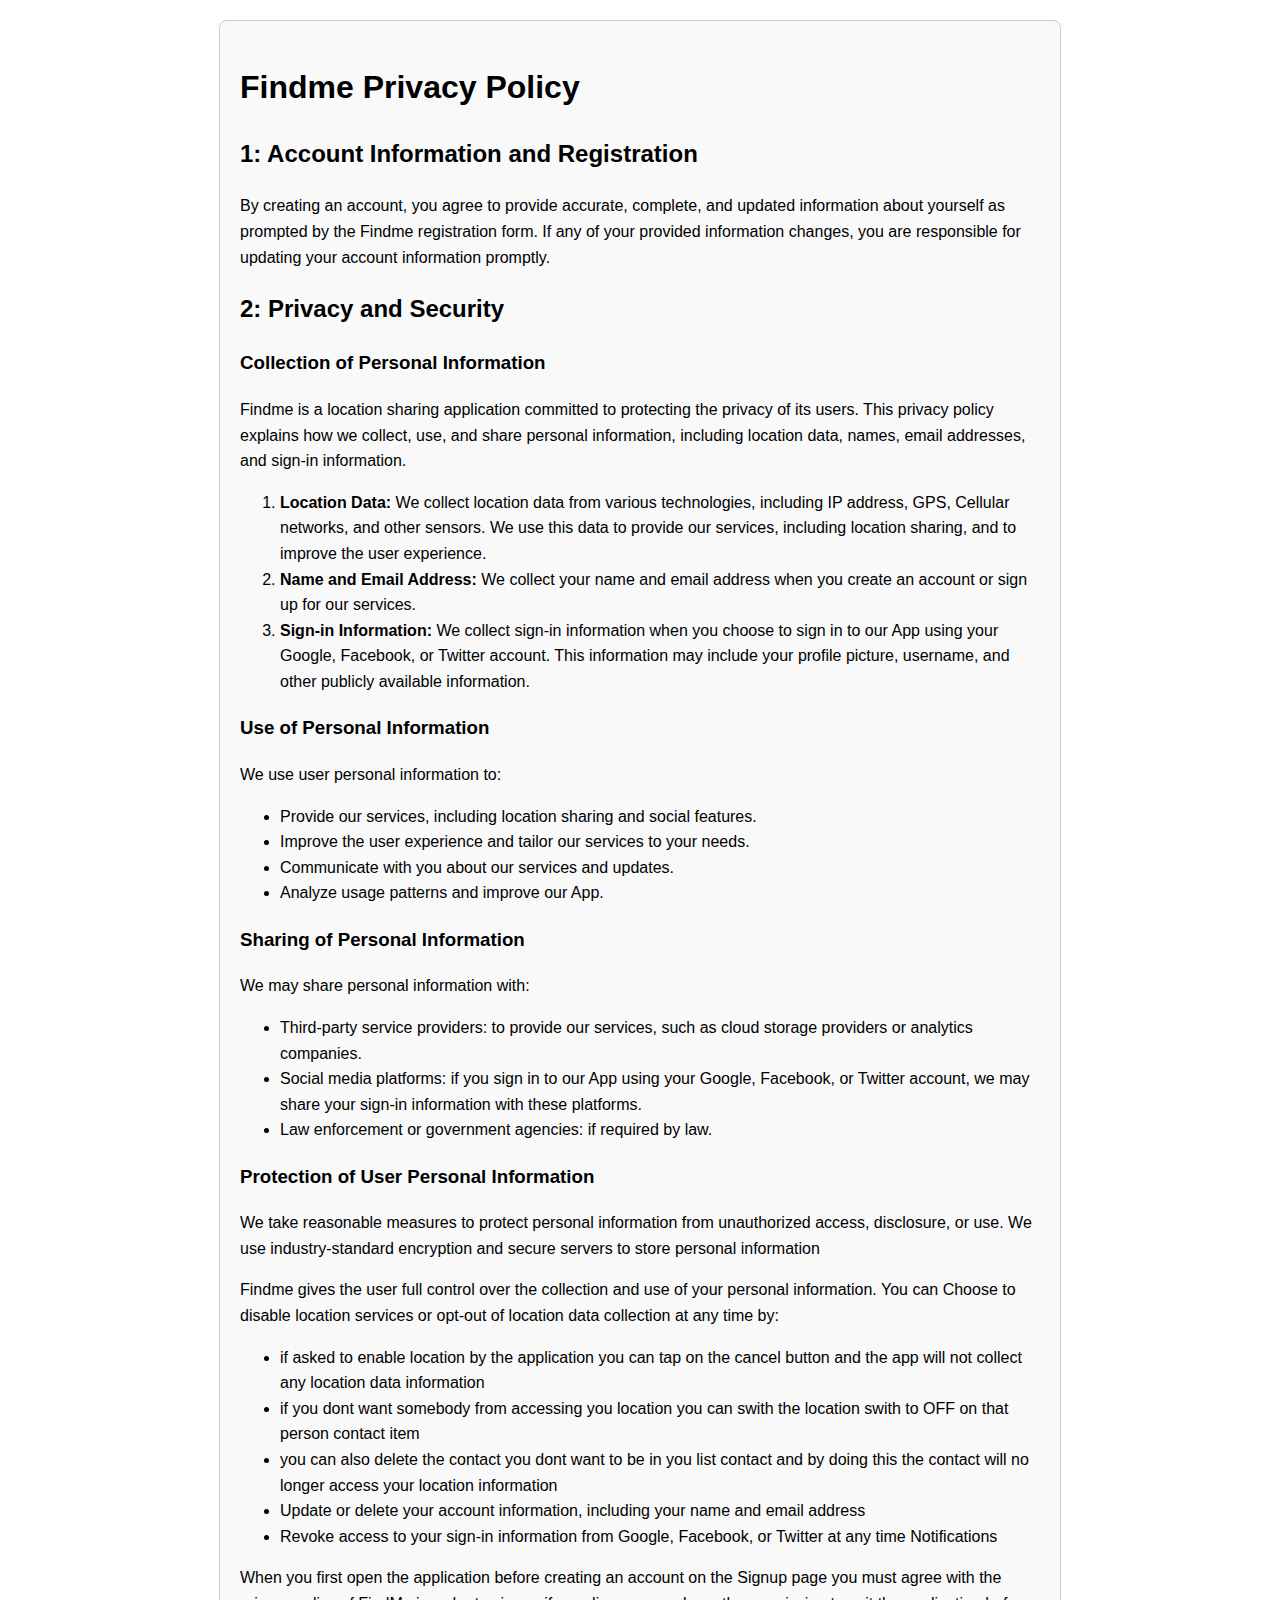
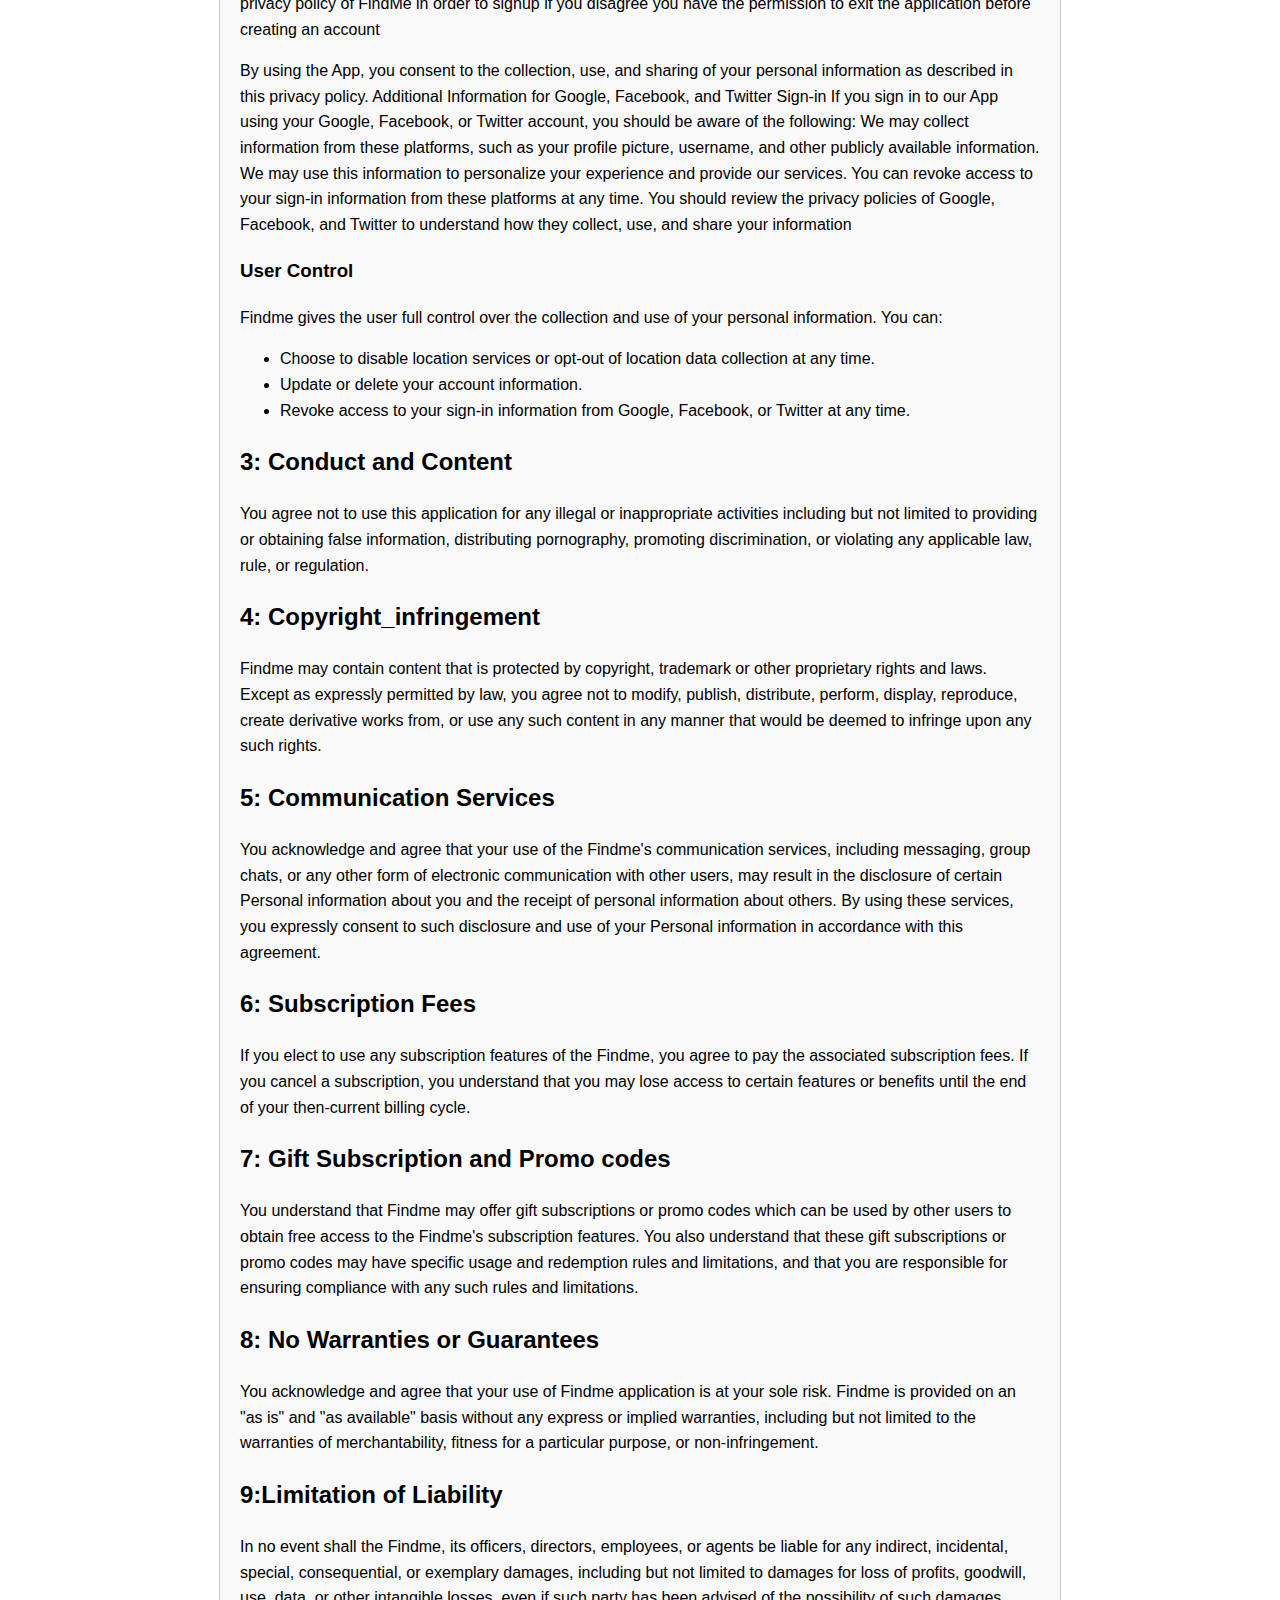
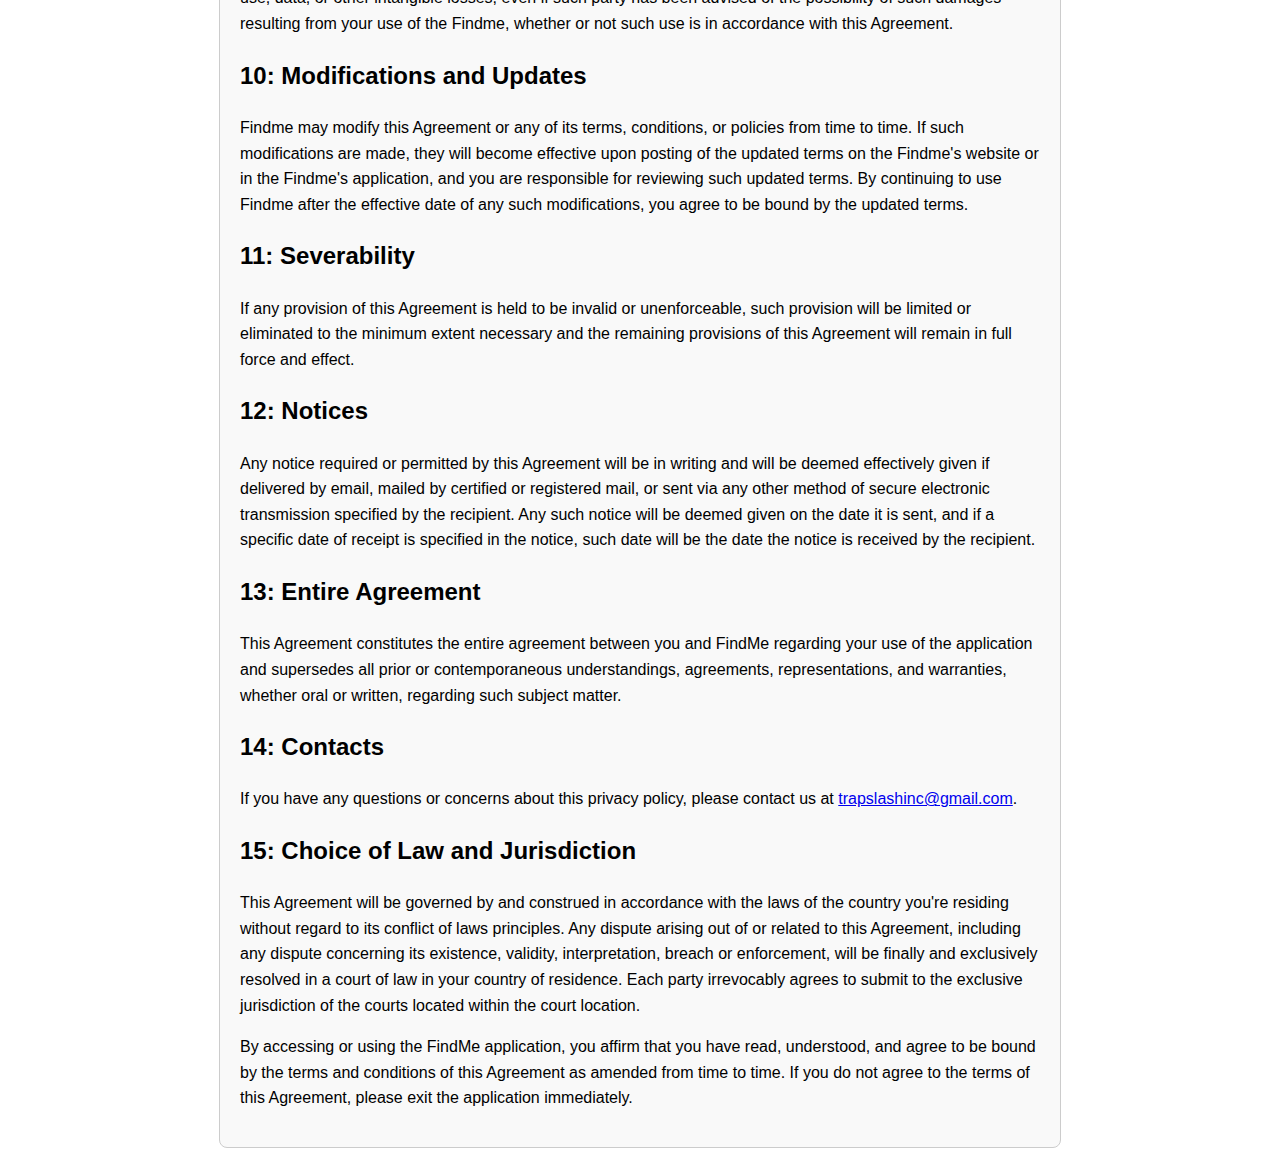
==== index.html @ c656d122 "Add files via upload" ====
<!DOCTYPE html>
<html lang="en">
<head>
    <meta charset="UTF-8">
    <meta name="viewport" content="width=device-width, initial-scale=1.0">
    <title>Findme Privacy Policy</title>
    <style>
        body {
            font-family: Arial, sans-serif;
            line-height: 1.6;
            margin: 20px;
        }
        .container {
            max-width: 800px;
            margin: auto;
            padding: 20px;
            border: 1px solid #ccc;
            border-radius: 8px;
            background-color: #f9f9f9;
        }
        h2 {
            margin-top: 20px;
        }
        ol {
            margin-top: 10px;
            margin-bottom: 10px;
        }
    </style>
</head>
<body>
    <div class="container">
        <h1>Findme Privacy Policy</h1>

        <h2>1: Account Information and Registration</h2>
        <p>By creating an account, you agree to provide accurate, complete, and updated information about yourself as prompted by the Findme registration form. If any of your provided information changes, you are responsible for updating your account information promptly.</p>

        <h2>2: Privacy and Security</h2>
        <h3>Collection of Personal Information</h3>
        <p>Findme is a location sharing application committed to protecting the privacy of its users. This privacy policy explains how we collect, use, and share personal information, including location data, names, email addresses, and sign-in information.</p>
        
        <ol>
            <li><strong>Location Data:</strong> We collect location data from various technologies, including IP address, GPS, Cellular networks, and other sensors. We use this data to provide our services, including location sharing, and to improve the user experience.</li>
            <li><strong>Name and Email Address:</strong> We collect your name and email address when you create an account or sign up for our services.</li>
            <li><strong>Sign-in Information:</strong> We collect sign-in information when you choose to sign in to our App using your Google, Facebook, or Twitter account. This information may include your profile picture, username, and other publicly available information.</li>
        </ol>

        <h3>Use of Personal Information</h3>
        <p>We use user personal information to:</p>
        <ul>
            <li>Provide our services, including location sharing and social features.</li>
            <li>Improve the user experience and tailor our services to your needs.</li>
            <li>Communicate with you about our services and updates.</li>
            <li>Analyze usage patterns and improve our App.</li>
        </ul>

        <h3>Sharing of Personal Information</h3>
        <p>We may share personal information with:</p>
        <ul>
            <li>Third-party service providers: to provide our services, such as cloud storage providers or analytics companies.</li>
            <li>Social media platforms: if you sign in to our App using your Google, Facebook, or Twitter account, we may share your sign-in information with these platforms.</li>
            <li>Law enforcement or government agencies: if required by law.</li>
        </ul>

        <h3>Protection of User Personal Information</h3>
        <p>We take reasonable measures to protect personal information from unauthorized access, disclosure, or use. We use industry-standard encryption and secure servers to store personal information</p>
        <p>Findme gives the user full control over the collection and use of your personal information. You can Choose to disable location services or opt-out of location data collection at any time by:</p>
        <ul>
            <li>if asked to enable location by the application you can tap on the cancel button and the app will not collect any location data information</li>
            <li>if you dont want somebody from accessing you location you can swith the location swith to OFF on that person contact item</li>
            <li>you can also delete the contact you dont want to be in you list contact and by doing this the contact will no longer access your location information</li>
            <li>Update or delete your account information, including your name and email address</li>
            <li>Revoke access to your sign-in information from Google, Facebook, or Twitter at any time Notifications</li>
        </ul>
        <p>When you first open the application before creating an account on the Signup page you must agree with the privacy policy of FindMe in order to signup if you disagree you have the permission to exit the application before creating an account</p>
        <p>By using the App, you consent to the collection, use, and sharing of your personal information as described in this privacy policy.

            Additional Information for Google, Facebook, and Twitter Sign-in
            
            If you sign in to our App using your Google, Facebook, or Twitter account, you should be aware of the following:
            
            We may collect information from these platforms, such as your profile picture, username, and other publicly available information.
            We may use this information to personalize your experience and provide our services.
            You can revoke access to your sign-in information from these platforms at any time.
            You should review the privacy policies of Google, Facebook, and Twitter to understand how they collect, use, and share your information</p>

        <h3>User Control</h3>
        <p>Findme gives the user full control over the collection and use of your personal information. You can:</p>
        <ul>
            <li>Choose to disable location services or opt-out of location data collection at any time.</li>
            <li>Update or delete your account information.</li>
            <li>Revoke access to your sign-in information from Google, Facebook, or Twitter at any time.</li>
        </ul>

        <h2>3: Conduct and Content</h2>
        <p>You agree not to use this application for any illegal or inappropriate activities including but not limited to providing or obtaining false information, distributing pornography, promoting discrimination, or violating any applicable law, rule, or regulation.</p>

        <h2>4: Copyright_infringement</h2>
        <p>Findme may contain content that is protected by copyright, trademark or other proprietary rights and laws. Except as expressly permitted by law, you agree not to modify, publish, distribute, perform, display, reproduce, create derivative works from, or use any such content in any manner that would be deemed to infringe upon any such rights.</p>

        <h2>5: Communication Services</h2>
        <p>You acknowledge and agree that your use of the Findme's communication services, including messaging, group chats, or any other form of electronic communication with other users, may result in the disclosure of certain Personal information about you and the receipt of personal information about others. By using these services, you expressly consent to such disclosure and use of your Personal information in accordance with this agreement.</p>

        <h2>6: Subscription Fees</h2>
        <p>If you elect to use any subscription features of the Findme, you agree to pay the associated subscription fees. If you cancel a subscription, you understand that you may lose access to certain features or benefits until the end of your then-current billing cycle.</p>

        <h2>7: Gift Subscription and Promo codes</h2>
        <p>You understand that Findme may offer gift subscriptions or promo codes which can be used by other users to obtain free access to the Findme's subscription features. You also understand that these gift subscriptions or promo codes may have specific usage and redemption rules and limitations, and that you are responsible for ensuring compliance with any such rules and limitations.</p>

        <h2>8: No Warranties or Guarantees</h2>
        <p>You acknowledge and agree that your use of Findme application is at your sole risk. Findme is provided on an "as is" and "as available" basis without any express or implied warranties, including but not limited to the warranties of merchantability, fitness for a particular purpose, or non-infringement.</p>

        <h2>9:Limitation of Liability</h2>
        <p>In no event shall the Findme, its officers, directors, employees, or agents be liable for any indirect, incidental, special, consequential, or exemplary damages, including but not limited to damages for loss of profits, goodwill, use, data, or other intangible losses, even if such party has been advised of the possibility of such damages resulting from your use of the Findme, whether or not such use is in accordance with this Agreement.</p>

        <h2>10: Modifications and Updates</h2>
        <p>Findme may modify this Agreement or any of its terms, conditions, or policies from time to time. If such modifications are made, they will become effective upon posting of the updated terms on the Findme's website or in the Findme's application, and you are responsible for reviewing such updated terms. By continuing to use Findme after the effective date of any such modifications, you agree to be bound by the updated terms.</p>

        <h2>11: Severability</h2>
        <p>If any provision of this Agreement is held to be invalid or unenforceable, such provision will be limited or eliminated to the minimum extent necessary and the remaining provisions of this Agreement will remain in full force and effect.</p>

        <h2>12: Notices</h2>
        <p>Any notice required or permitted by this Agreement will be in writing and will be deemed effectively given if delivered by email, mailed by certified or registered mail, or sent via any other method of secure electronic transmission specified by the recipient. Any such notice will be deemed given on the date it is sent, and if a specific date of receipt is specified in the notice, such date will be the date the notice is received by the recipient.</p>

        <h2>13: Entire Agreement</h2>
        <p>This Agreement constitutes the entire agreement between you and FindMe regarding your use of the application and supersedes all prior or contemporaneous understandings, agreements, representations, and warranties, whether oral or written, regarding such subject matter.</p>
        
        <h2>14: Contacts</h2>
        <p>If you have any questions or concerns about this privacy policy, please contact us at <a href="mailto:trapslashinc@gmail.com">trapslashinc@gmail.com</a>.</p>

        <h2>15: Choice of Law and Jurisdiction</h2>
        <p>This Agreement will be governed by and construed in accordance with the laws of the country you're residing without regard to its conflict of laws principles. Any dispute arising out of or related to this Agreement, including any dispute concerning its existence, validity, interpretation, breach or enforcement, will be finally and exclusively resolved in a court of law in your country of residence. Each party irrevocably agrees to submit to the exclusive jurisdiction of the courts located within the court location.</p>

        <p>By accessing or using the FindMe application, you affirm that you have read, understood, and agree to be bound by the terms and conditions of this Agreement as amended from time to time. If you do not agree to the terms of this Agreement, please exit the application immediately.</p>
    </div>
</body>
</html>
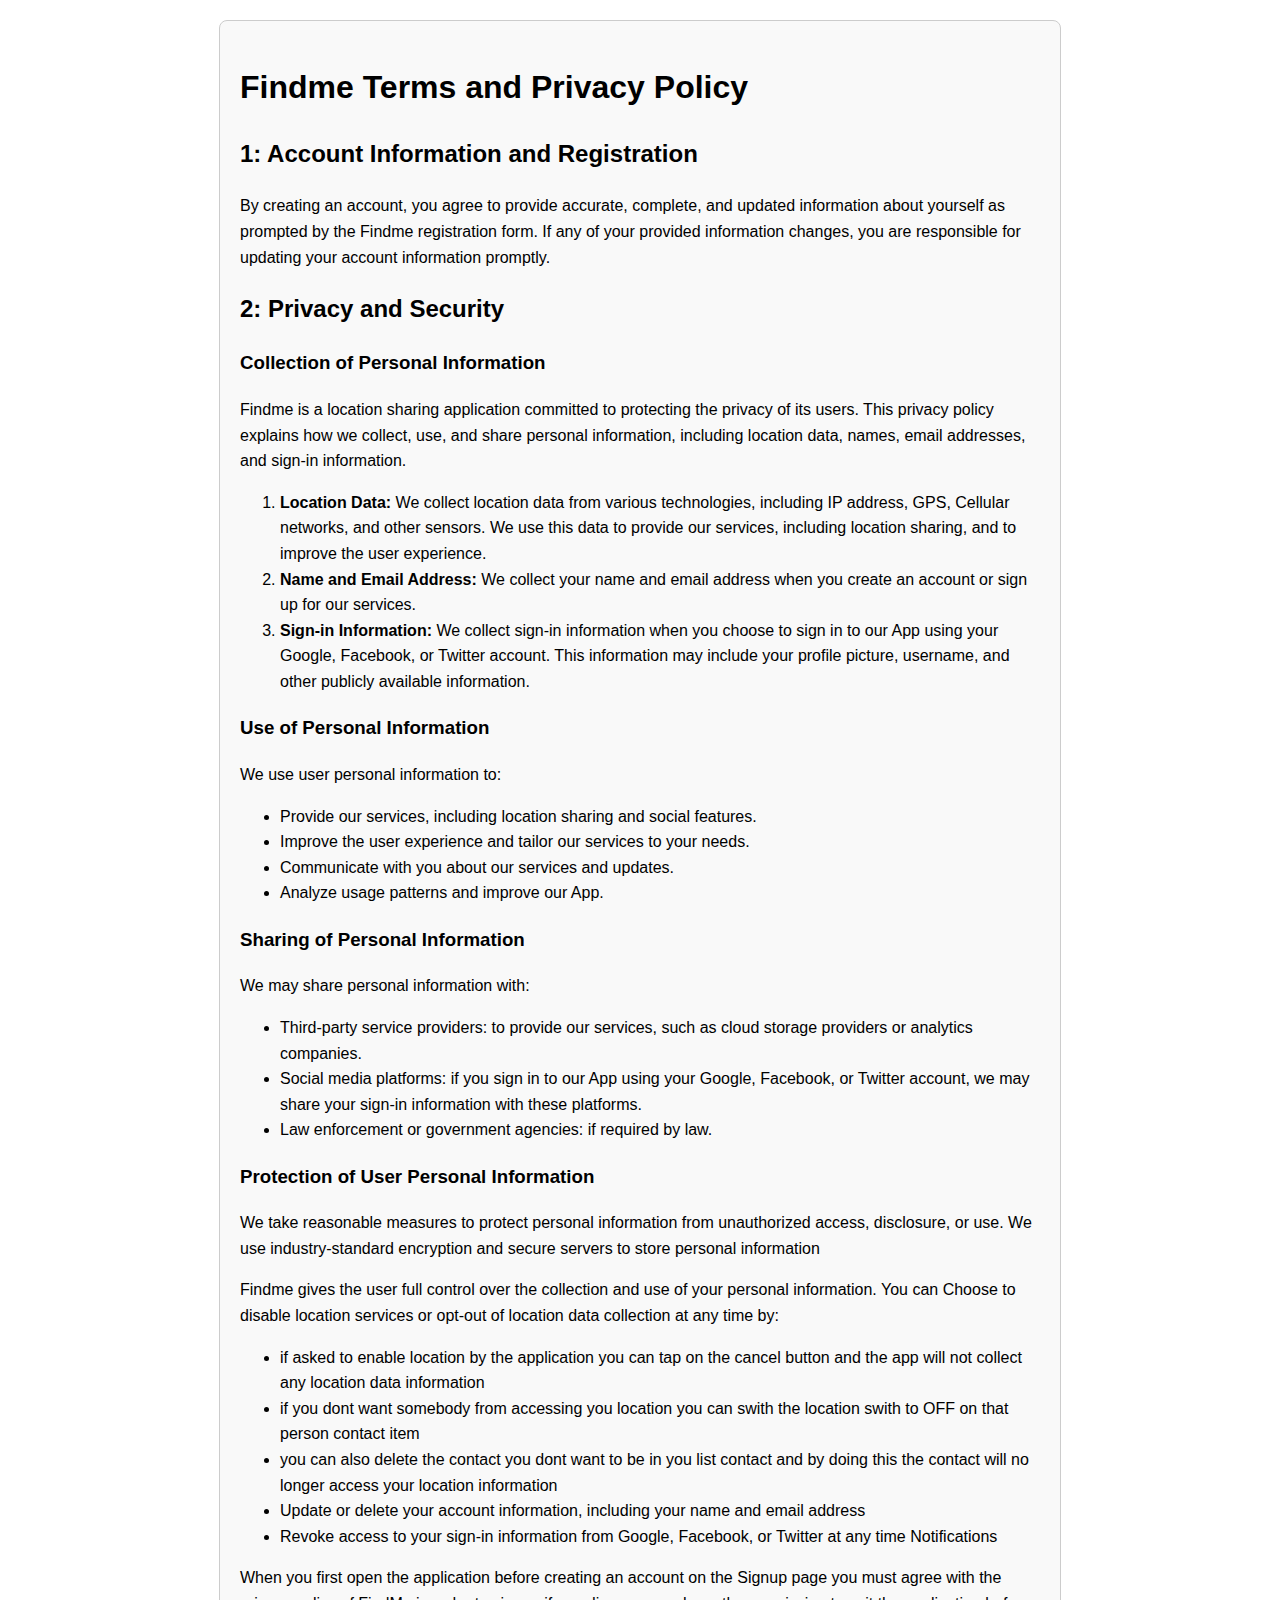
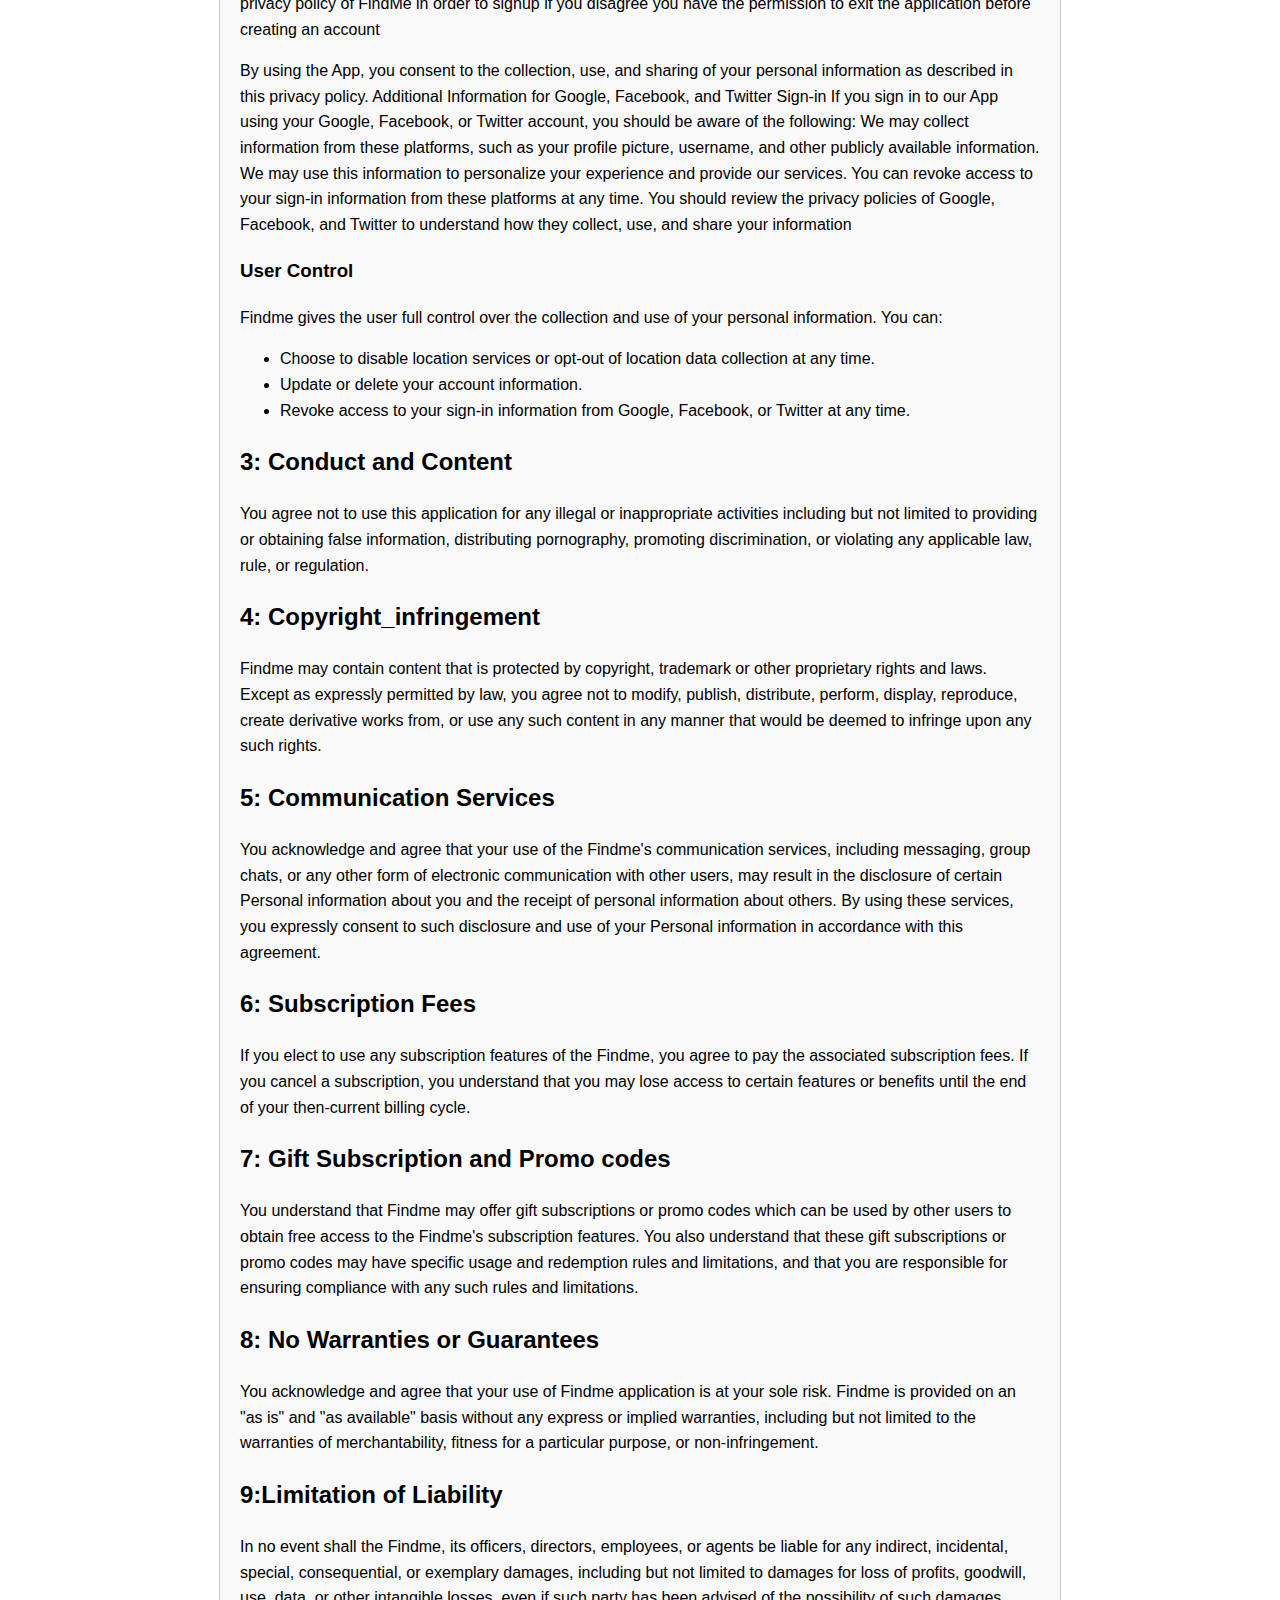
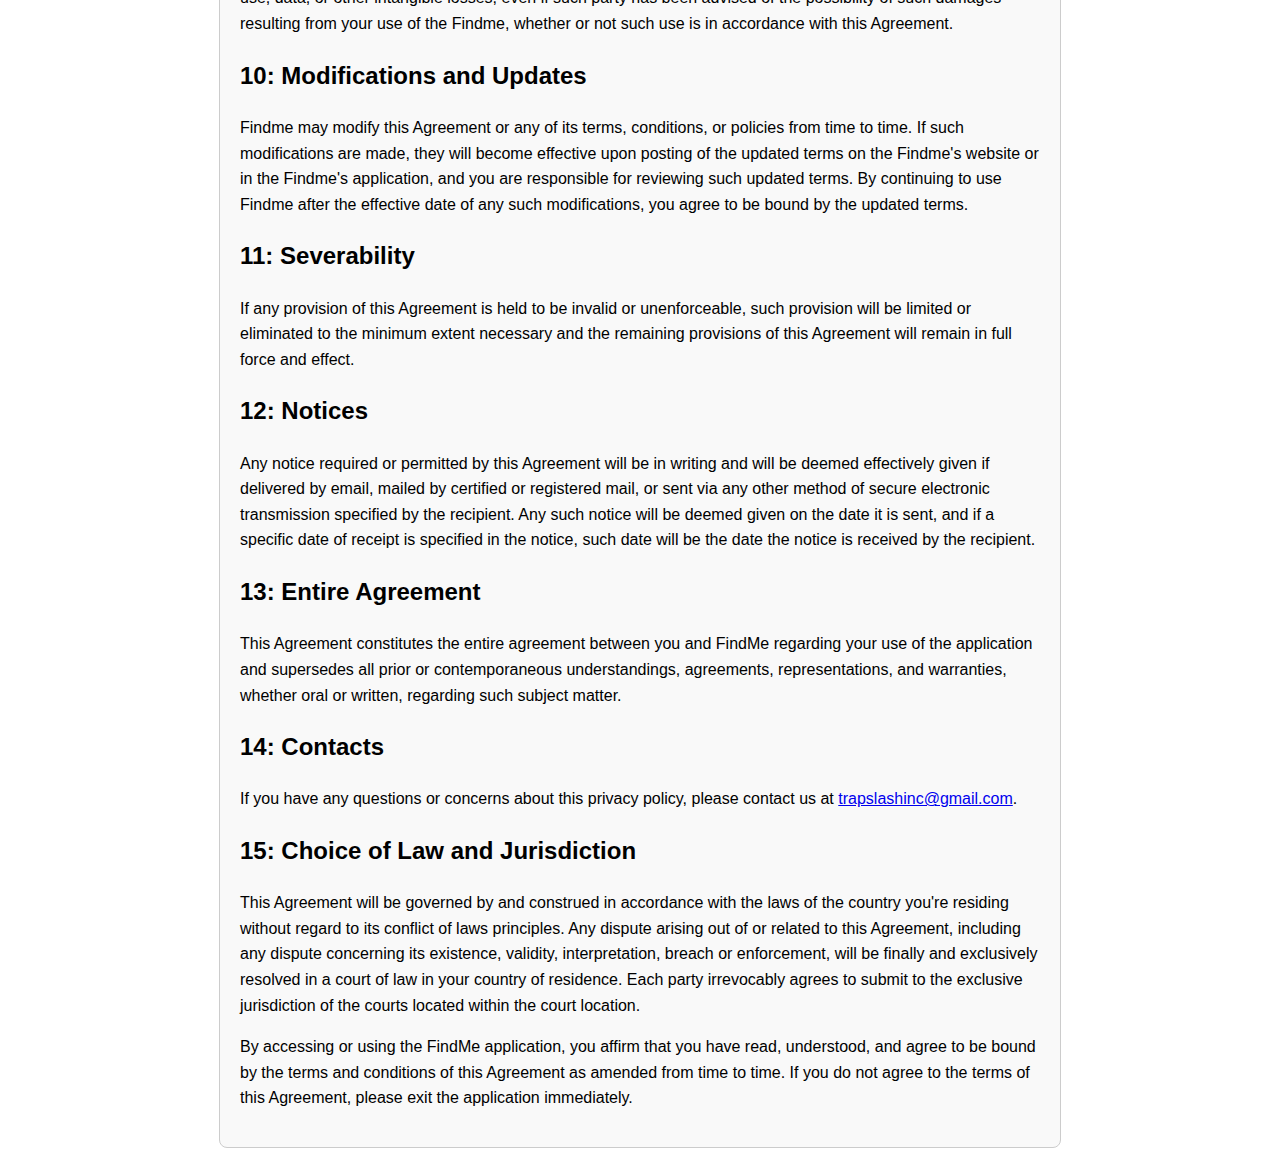
==== commit 90355f22: "Update index.html" ====
--- a/index.html
+++ b/index.html
@@ -29,7 +29,7 @@
 </head>
 <body>
     <div class="container">
-        <h1>Findme Privacy Policy</h1>
+        <h1>Findme Terms and Privacy Policy</h1>
 
         <h2>1: Account Information and Registration</h2>
         <p>By creating an account, you agree to provide accurate, complete, and updated information about yourself as prompted by the Findme registration form. If any of your provided information changes, you are responsible for updating your account information promptly.</p>
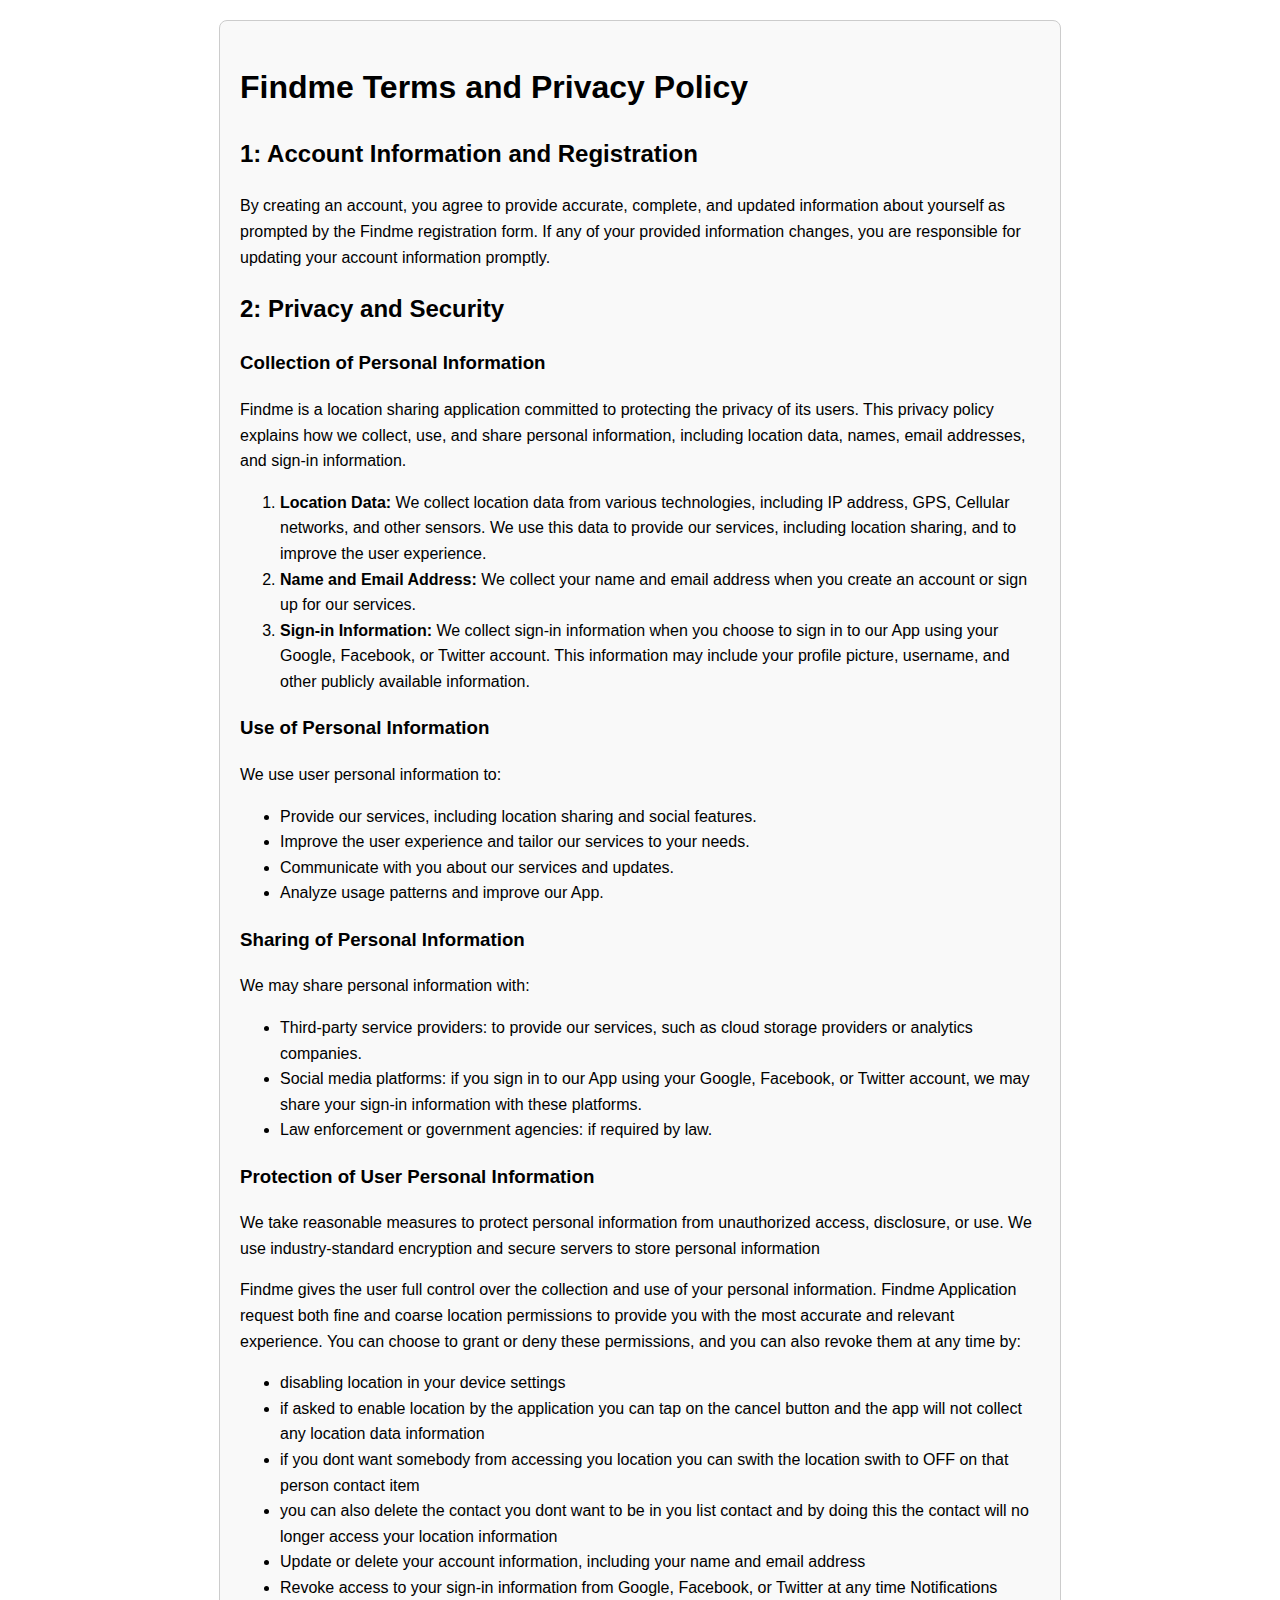
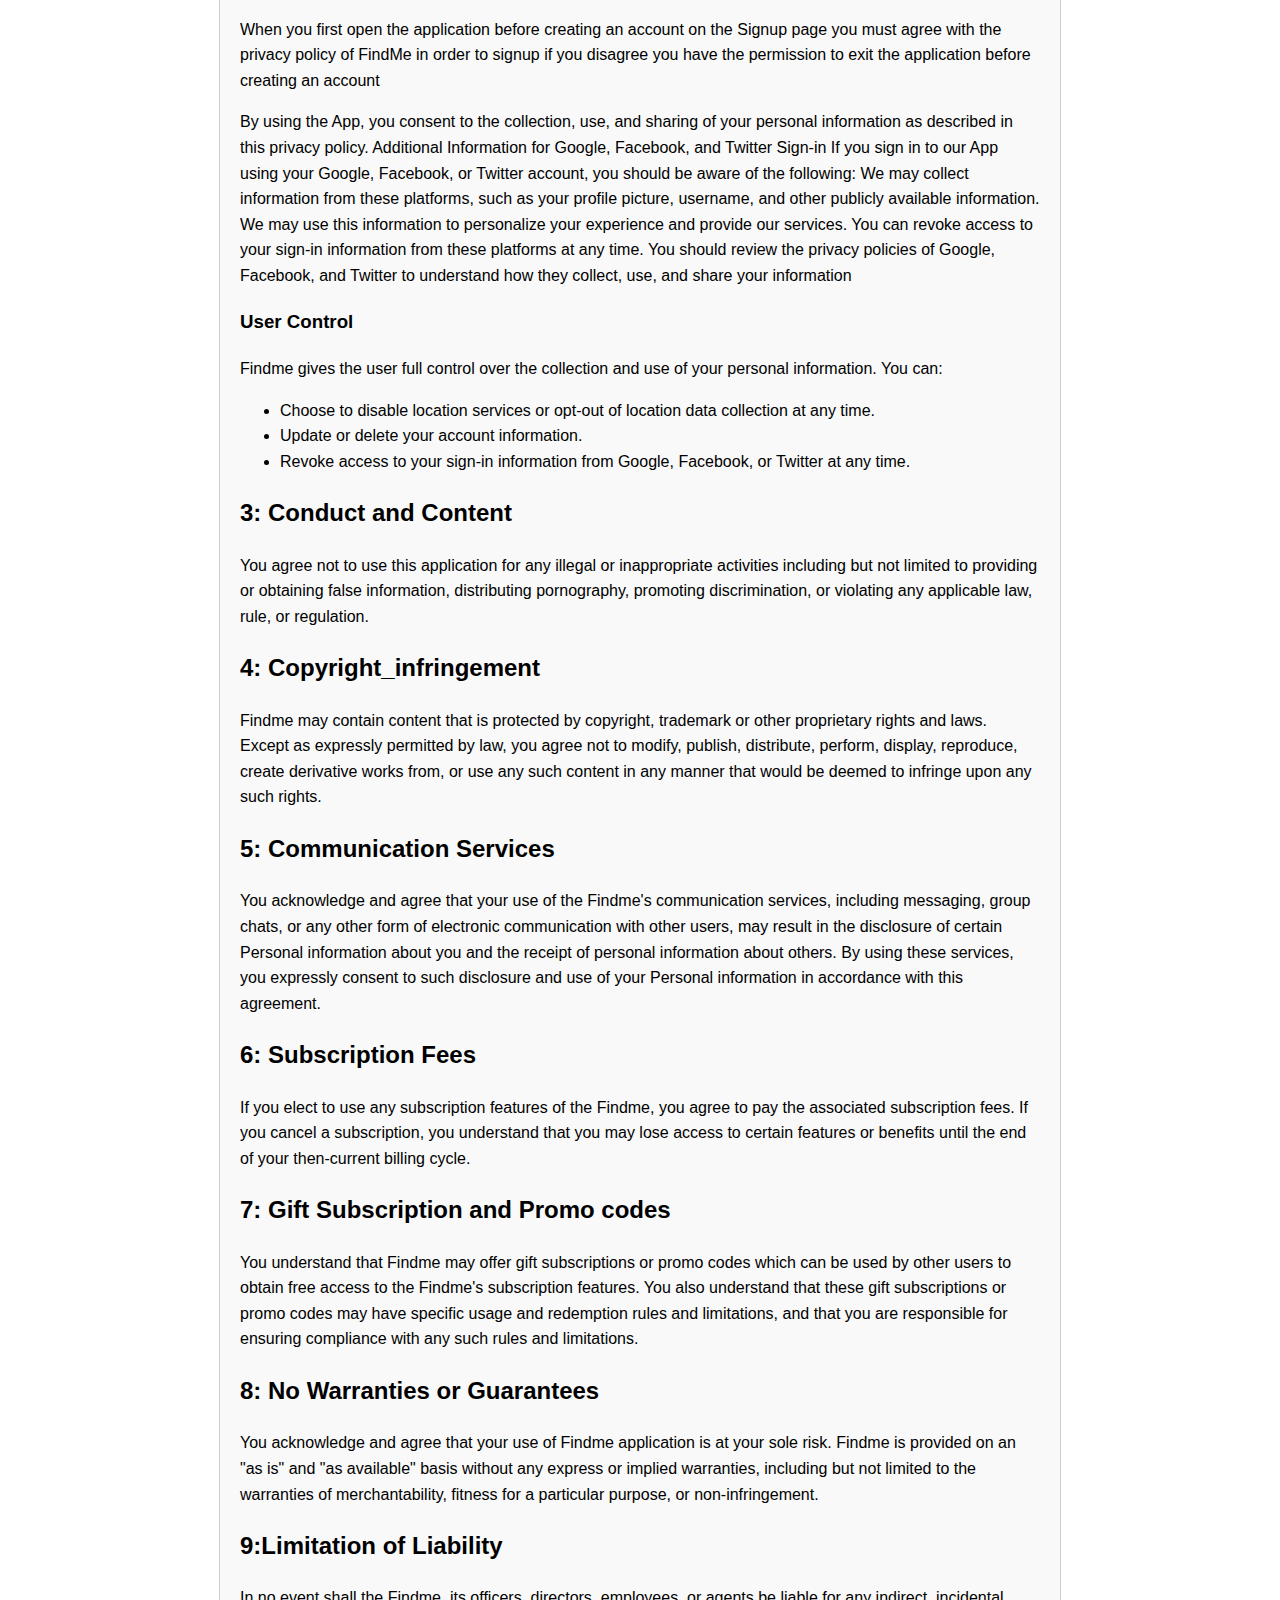
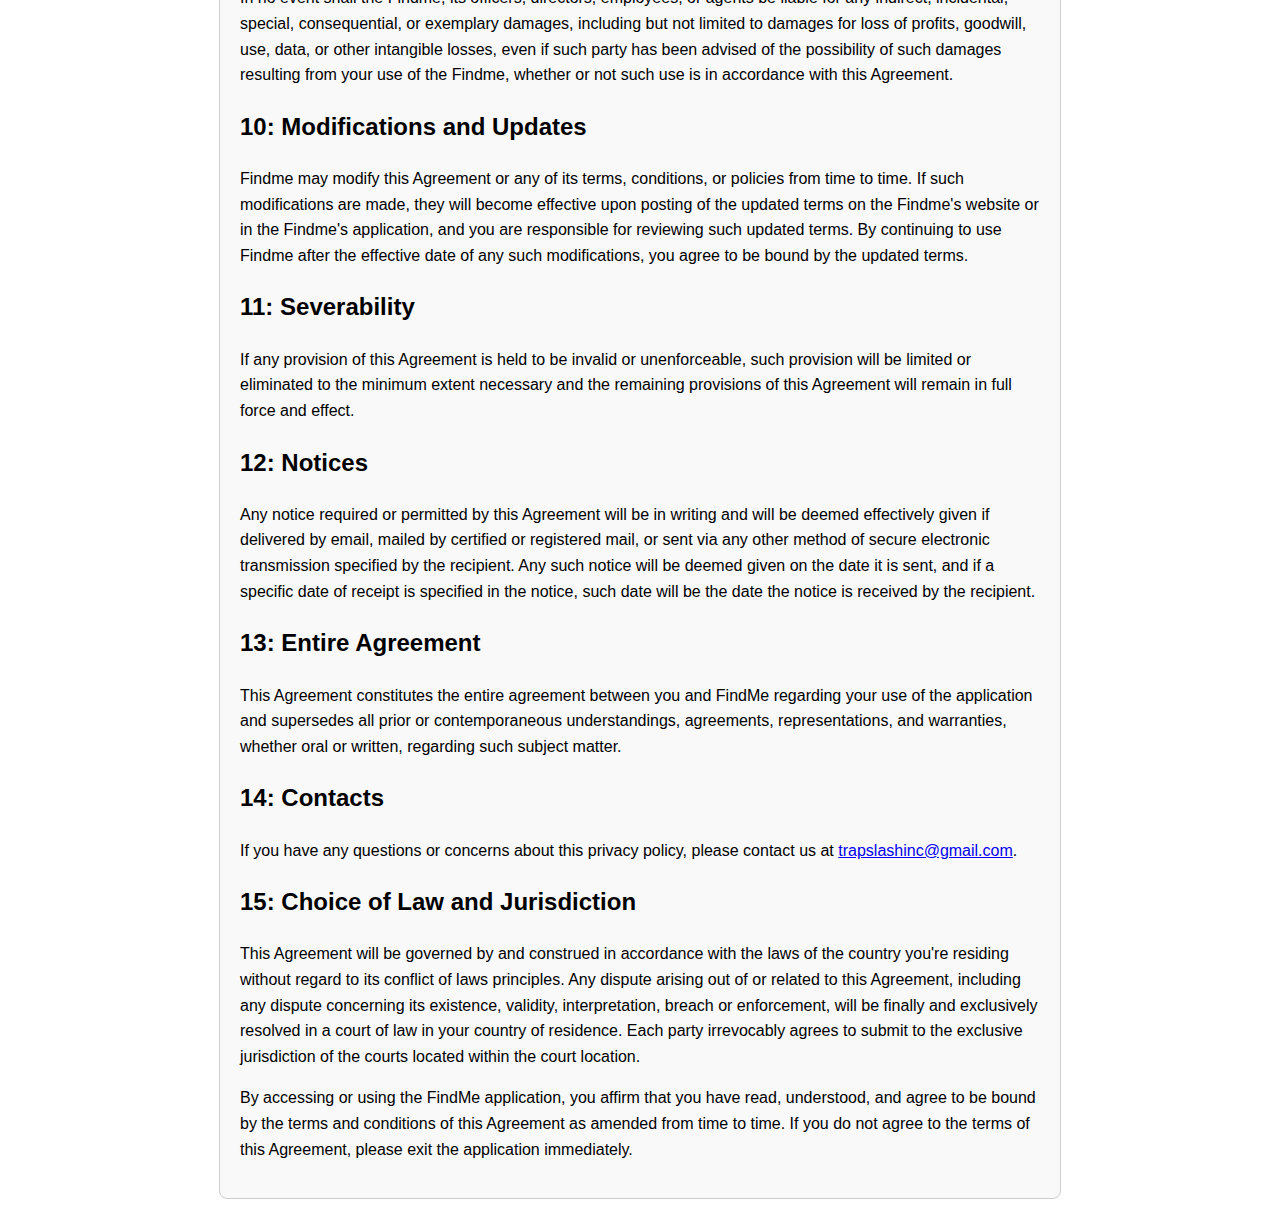
==== commit 2c88cd35: "Update index.html" ====
--- a/index.html
+++ b/index.html
@@ -63,8 +63,9 @@
 
         <h3>Protection of User Personal Information</h3>
         <p>We take reasonable measures to protect personal information from unauthorized access, disclosure, or use. We use industry-standard encryption and secure servers to store personal information</p>
-        <p>Findme gives the user full control over the collection and use of your personal information. You can Choose to disable location services or opt-out of location data collection at any time by:</p>
+        <p>Findme gives the user full control over the collection and use of your personal information. Findme Application request both fine and coarse location permissions to provide you with the most accurate and relevant experience. You can choose to grant or deny these permissions, and you can also revoke them at any time by:</p>
         <ul>
+            <li>disabling location in your device settings</li>
             <li>if asked to enable location by the application you can tap on the cancel button and the app will not collect any location data information</li>
             <li>if you dont want somebody from accessing you location you can swith the location swith to OFF on that person contact item</li>
             <li>you can also delete the contact you dont want to be in you list contact and by doing this the contact will no longer access your location information</li>
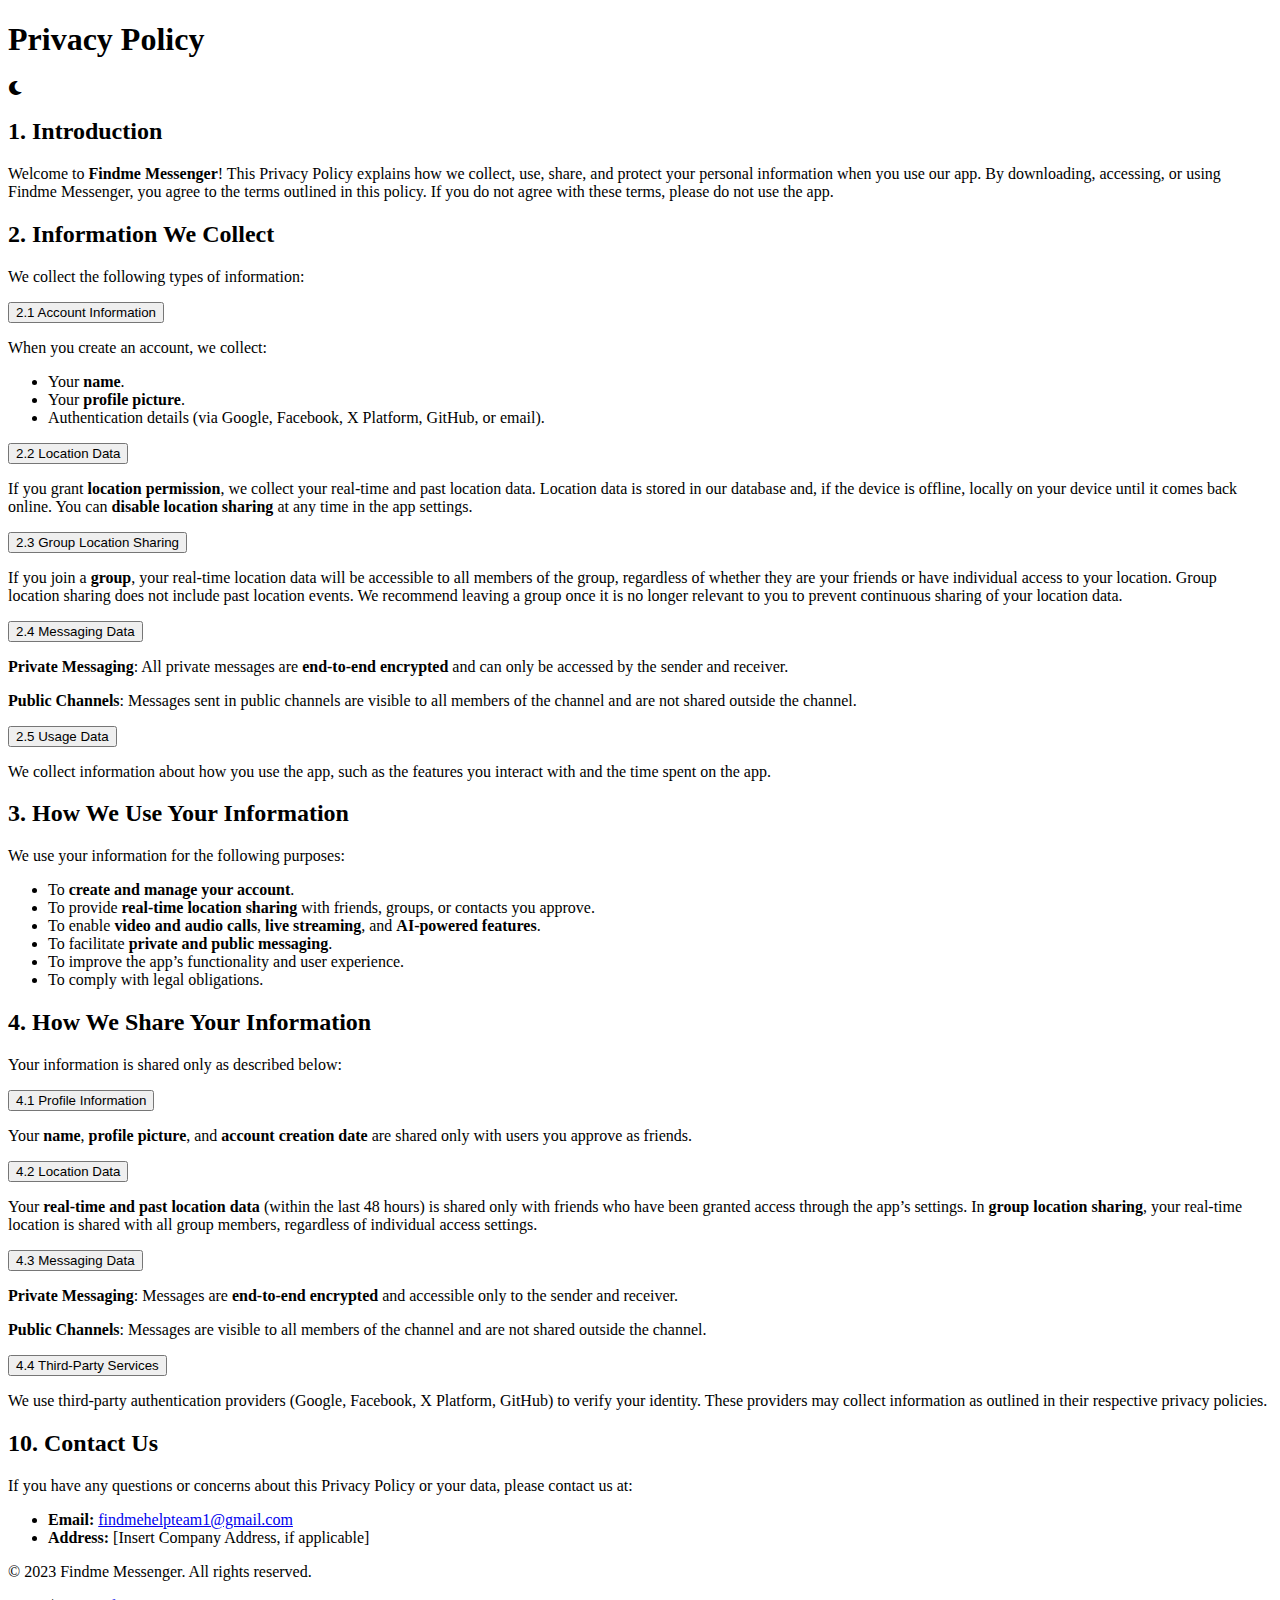
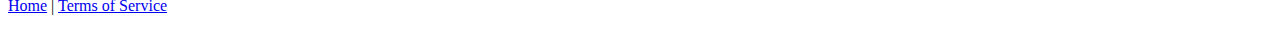
==== commit 4253880b: "Update index.html" ====
--- a/index.html
+++ b/index.html
@@ -1,137 +1,173 @@
 <!DOCTYPE html>
 <html lang="en">
 <head>
-    <meta charset="UTF-8">
-    <meta name="viewport" content="width=device-width, initial-scale=1.0">
-    <title>Findme Privacy Policy</title>
-    <style>
-        body {
-            font-family: Arial, sans-serif;
-            line-height: 1.6;
-            margin: 20px;
-        }
-        .container {
-            max-width: 800px;
-            margin: auto;
-            padding: 20px;
-            border: 1px solid #ccc;
-            border-radius: 8px;
-            background-color: #f9f9f9;
-        }
-        h2 {
-            margin-top: 20px;
-        }
-        ol {
-            margin-top: 10px;
-            margin-bottom: 10px;
-        }
-    </style>
+  <meta charset="UTF-8">
+  <meta name="viewport" content="width=device-width, initial-scale=1.0">
+  <title>Privacy Policy - Findme Messenger</title>
+  <link rel="stylesheet" href="https://cdnjs.cloudflare.com/ajax/libs/font-awesome/6.0.0/css/all.min.css">
+  <link rel="stylesheet" href="styles.css">
 </head>
 <body>
+  <!-- Sticky Header -->
+  <header>
     <div class="container">
-        <h1>Findme Terms and Privacy Policy</h1>
+      <h1>Privacy Policy</h1>
+      <div class="theme-toggle">
+        <i class="fas fa-moon" id="theme-icon"></i>
+      </div>
+    </div>
+  </header>
 
-        <h2>1: Account Information and Registration</h2>
-        <p>By creating an account, you agree to provide accurate, complete, and updated information about yourself as prompted by the Findme registration form. If any of your provided information changes, you are responsible for updating your account information promptly.</p>
+  <!-- Main Content -->
+  <main>
+    <div class="container">
+      <!-- Introduction -->
+      <section>
+        <h2>1. Introduction</h2>
+        <p>Welcome to <strong>Findme Messenger</strong>! This Privacy Policy explains how we collect, use, share, and protect your personal information when you use our app. By downloading, accessing, or using Findme Messenger, you agree to the terms outlined in this policy. If you do not agree with these terms, please do not use the app.</p>
+      </section>
 
-        <h2>2: Privacy and Security</h2>
-        <h3>Collection of Personal Information</h3>
-        <p>Findme is a location sharing application committed to protecting the privacy of its users. This privacy policy explains how we collect, use, and share personal information, including location data, names, email addresses, and sign-in information.</p>
-        
-        <ol>
-            <li><strong>Location Data:</strong> We collect location data from various technologies, including IP address, GPS, Cellular networks, and other sensors. We use this data to provide our services, including location sharing, and to improve the user experience.</li>
-            <li><strong>Name and Email Address:</strong> We collect your name and email address when you create an account or sign up for our services.</li>
-            <li><strong>Sign-in Information:</strong> We collect sign-in information when you choose to sign in to our App using your Google, Facebook, or Twitter account. This information may include your profile picture, username, and other publicly available information.</li>
-        </ol>
+      <!-- Information We Collect -->
+      <section>
+        <h2>2. Information We Collect</h2>
+        <p>We collect the following types of information:</p>
 
-        <h3>Use of Personal Information</h3>
-        <p>We use user personal information to:</p>
+        <div class="collapsible">
+          <button class="collapsible-btn">2.1 Account Information</button>
+          <div class="collapsible-content">
+            <p>When you create an account, we collect:</p>
+            <ul>
+              <li>Your <strong>name</strong>.</li>
+              <li>Your <strong>profile picture</strong>.</li>
+              <li>Authentication details (via Google, Facebook, X Platform, GitHub, or email).</li>
+            </ul>
+          </div>
+        </div>
+
+        <div class="collapsible">
+          <button class="collapsible-btn">2.2 Location Data</button>
+          <div class="collapsible-content">
+            <p>If you grant <strong>location permission</strong>, we collect your real-time and past location data. Location data is stored in our database and, if the device is offline, locally on your device until it comes back online. You can <strong>disable location sharing</strong> at any time in the app settings.</p>
+          </div>
+        </div>
+
+        <div class="collapsible">
+          <button class="collapsible-btn">2.3 Group Location Sharing</button>
+          <div class="collapsible-content">
+            <p>If you join a <strong>group</strong>, your real-time location data will be accessible to all members of the group, regardless of whether they are your friends or have individual access to your location. Group location sharing does not include past location events. We recommend leaving a group once it is no longer relevant to you to prevent continuous sharing of your location data.</p>
+          </div>
+        </div>
+
+        <div class="collapsible">
+          <button class="collapsible-btn">2.4 Messaging Data</button>
+          <div class="collapsible-content">
+            <p><strong>Private Messaging</strong>: All private messages are <strong>end-to-end encrypted</strong> and can only be accessed by the sender and receiver.</p>
+            <p><strong>Public Channels</strong>: Messages sent in public channels are visible to all members of the channel and are not shared outside the channel.</p>
+          </div>
+        </div>
+
+        <div class="collapsible">
+          <button class="collapsible-btn">2.5 Usage Data</button>
+          <div class="collapsible-content">
+            <p>We collect information about how you use the app, such as the features you interact with and the time spent on the app.</p>
+          </div>
+        </div>
+      </section>
+
+      <!-- How We Use Your Information -->
+      <section>
+        <h2>3. How We Use Your Information</h2>
+        <p>We use your information for the following purposes:</p>
         <ul>
-            <li>Provide our services, including location sharing and social features.</li>
-            <li>Improve the user experience and tailor our services to your needs.</li>
-            <li>Communicate with you about our services and updates.</li>
-            <li>Analyze usage patterns and improve our App.</li>
+          <li>To <strong>create and manage your account</strong>.</li>
+          <li>To provide <strong>real-time location sharing</strong> with friends, groups, or contacts you approve.</li>
+          <li>To enable <strong>video and audio calls</strong>, <strong>live streaming</strong>, and <strong>AI-powered features</strong>.</li>
+          <li>To facilitate <strong>private and public messaging</strong>.</li>
+          <li>To improve the app’s functionality and user experience.</li>
+          <li>To comply with legal obligations.</li>
         </ul>
+      </section>
 
-        <h3>Sharing of Personal Information</h3>
-        <p>We may share personal information with:</p>
+      <!-- How We Share Your Information -->
+      <section>
+        <h2>4. How We Share Your Information</h2>
+        <p>Your information is shared only as described below:</p>
+
+        <div class="collapsible">
+          <button class="collapsible-btn">4.1 Profile Information</button>
+          <div class="collapsible-content">
+            <p>Your <strong>name</strong>, <strong>profile picture</strong>, and <strong>account creation date</strong> are shared only with users you approve as friends.</p>
+          </div>
+        </div>
+
+        <div class="collapsible">
+          <button class="collapsible-btn">4.2 Location Data</button>
+          <div class="collapsible-content">
+            <p>Your <strong>real-time and past location data</strong> (within the last 48 hours) is shared only with friends who have been granted access through the app’s settings. In <strong>group location sharing</strong>, your real-time location is shared with all group members, regardless of individual access settings.</p>
+          </div>
+        </div>
+
+        <div class="collapsible">
+          <button class="collapsible-btn">4.3 Messaging Data</button>
+          <div class="collapsible-content">
+            <p><strong>Private Messaging</strong>: Messages are <strong>end-to-end encrypted</strong> and accessible only to the sender and receiver.</p>
+            <p><strong>Public Channels</strong>: Messages are visible to all members of the channel and are not shared outside the channel.</p>
+          </div>
+        </div>
+
+        <div class="collapsible">
+          <button class="collapsible-btn">4.4 Third-Party Services</button>
+          <div class="collapsible-content">
+            <p>We use third-party authentication providers (Google, Facebook, X Platform, GitHub) to verify your identity. These providers may collect information as outlined in their respective privacy policies.</p>
+          </div>
+        </div>
+      </section>
+
+      <!-- Add more sections as needed -->
+
+      <!-- Contact Us -->
+      <section>
+        <h2>10. Contact Us</h2>
+        <p>If you have any questions or concerns about this Privacy Policy or your data, please contact us at:</p>
         <ul>
-            <li>Third-party service providers: to provide our services, such as cloud storage providers or analytics companies.</li>
-            <li>Social media platforms: if you sign in to our App using your Google, Facebook, or Twitter account, we may share your sign-in information with these platforms.</li>
-            <li>Law enforcement or government agencies: if required by law.</li>
+          <li><strong>Email:</strong> <a href="mailto:findmehelpteam1@gmail.com">findmehelpteam1@gmail.com</a></li>
+          <li><strong>Address:</strong> [Insert Company Address, if applicable]</li>
         </ul>
+      </section>
+    </div>
+  </main>
 
-        <h3>Protection of User Personal Information</h3>
-        <p>We take reasonable measures to protect personal information from unauthorized access, disclosure, or use. We use industry-standard encryption and secure servers to store personal information</p>
-        <p>Findme gives the user full control over the collection and use of your personal information. Findme Application request both fine and coarse location permissions to provide you with the most accurate and relevant experience. You can choose to grant or deny these permissions, and you can also revoke them at any time by:</p>
-        <ul>
-            <li>disabling location in your device settings</li>
-            <li>if asked to enable location by the application you can tap on the cancel button and the app will not collect any location data information</li>
-            <li>if you dont want somebody from accessing you location you can swith the location swith to OFF on that person contact item</li>
-            <li>you can also delete the contact you dont want to be in you list contact and by doing this the contact will no longer access your location information</li>
-            <li>Update or delete your account information, including your name and email address</li>
-            <li>Revoke access to your sign-in information from Google, Facebook, or Twitter at any time Notifications</li>
-        </ul>
-        <p>When you first open the application before creating an account on the Signup page you must agree with the privacy policy of FindMe in order to signup if you disagree you have the permission to exit the application before creating an account</p>
-        <p>By using the App, you consent to the collection, use, and sharing of your personal information as described in this privacy policy.
+  <!-- Footer -->
+  <footer>
+    <div class="container">
+      <p>© 2023 Findme Messenger. All rights reserved.</p>
+      <p><a href="index.html">Home</a> | <a href="terms-of-service.html">Terms of Service</a></p>
+    </div>
+  </footer>
 
-            Additional Information for Google, Facebook, and Twitter Sign-in
-            
-            If you sign in to our App using your Google, Facebook, or Twitter account, you should be aware of the following:
-            
-            We may collect information from these platforms, such as your profile picture, username, and other publicly available information.
-            We may use this information to personalize your experience and provide our services.
-            You can revoke access to your sign-in information from these platforms at any time.
-            You should review the privacy policies of Google, Facebook, and Twitter to understand how they collect, use, and share your information</p>
+  <!-- JavaScript for Interactive Features -->
+  <script>
+    // Collapsible Sections
+    const collapsibleButtons = document.querySelectorAll('.collapsible-btn');
+    collapsibleButtons.forEach(button => {
+      button.addEventListener('click', () => {
+        button.classList.toggle('active');
+        const content = button.nextElementSibling;
+        if (content.style.maxHeight) {
+          content.style.maxHeight = null;
+        } else {
+          content.style.maxHeight = content.scrollHeight + 'px';
+        }
+      });
+    });
 
-        <h3>User Control</h3>
-        <p>Findme gives the user full control over the collection and use of your personal information. You can:</p>
-        <ul>
-            <li>Choose to disable location services or opt-out of location data collection at any time.</li>
-            <li>Update or delete your account information.</li>
-            <li>Revoke access to your sign-in information from Google, Facebook, or Twitter at any time.</li>
-        </ul>
-
-        <h2>3: Conduct and Content</h2>
-        <p>You agree not to use this application for any illegal or inappropriate activities including but not limited to providing or obtaining false information, distributing pornography, promoting discrimination, or violating any applicable law, rule, or regulation.</p>
-
-        <h2>4: Copyright_infringement</h2>
-        <p>Findme may contain content that is protected by copyright, trademark or other proprietary rights and laws. Except as expressly permitted by law, you agree not to modify, publish, distribute, perform, display, reproduce, create derivative works from, or use any such content in any manner that would be deemed to infringe upon any such rights.</p>
-
-        <h2>5: Communication Services</h2>
-        <p>You acknowledge and agree that your use of the Findme's communication services, including messaging, group chats, or any other form of electronic communication with other users, may result in the disclosure of certain Personal information about you and the receipt of personal information about others. By using these services, you expressly consent to such disclosure and use of your Personal information in accordance with this agreement.</p>
-
-        <h2>6: Subscription Fees</h2>
-        <p>If you elect to use any subscription features of the Findme, you agree to pay the associated subscription fees. If you cancel a subscription, you understand that you may lose access to certain features or benefits until the end of your then-current billing cycle.</p>
-
-        <h2>7: Gift Subscription and Promo codes</h2>
-        <p>You understand that Findme may offer gift subscriptions or promo codes which can be used by other users to obtain free access to the Findme's subscription features. You also understand that these gift subscriptions or promo codes may have specific usage and redemption rules and limitations, and that you are responsible for ensuring compliance with any such rules and limitations.</p>
-
-        <h2>8: No Warranties or Guarantees</h2>
-        <p>You acknowledge and agree that your use of Findme application is at your sole risk. Findme is provided on an "as is" and "as available" basis without any express or implied warranties, including but not limited to the warranties of merchantability, fitness for a particular purpose, or non-infringement.</p>
-
-        <h2>9:Limitation of Liability</h2>
-        <p>In no event shall the Findme, its officers, directors, employees, or agents be liable for any indirect, incidental, special, consequential, or exemplary damages, including but not limited to damages for loss of profits, goodwill, use, data, or other intangible losses, even if such party has been advised of the possibility of such damages resulting from your use of the Findme, whether or not such use is in accordance with this Agreement.</p>
-
-        <h2>10: Modifications and Updates</h2>
-        <p>Findme may modify this Agreement or any of its terms, conditions, or policies from time to time. If such modifications are made, they will become effective upon posting of the updated terms on the Findme's website or in the Findme's application, and you are responsible for reviewing such updated terms. By continuing to use Findme after the effective date of any such modifications, you agree to be bound by the updated terms.</p>
-
-        <h2>11: Severability</h2>
-        <p>If any provision of this Agreement is held to be invalid or unenforceable, such provision will be limited or eliminated to the minimum extent necessary and the remaining provisions of this Agreement will remain in full force and effect.</p>
-
-        <h2>12: Notices</h2>
-        <p>Any notice required or permitted by this Agreement will be in writing and will be deemed effectively given if delivered by email, mailed by certified or registered mail, or sent via any other method of secure electronic transmission specified by the recipient. Any such notice will be deemed given on the date it is sent, and if a specific date of receipt is specified in the notice, such date will be the date the notice is received by the recipient.</p>
-
-        <h2>13: Entire Agreement</h2>
-        <p>This Agreement constitutes the entire agreement between you and FindMe regarding your use of the application and supersedes all prior or contemporaneous understandings, agreements, representations, and warranties, whether oral or written, regarding such subject matter.</p>
-        
-        <h2>14: Contacts</h2>
-        <p>If you have any questions or concerns about this privacy policy, please contact us at <a href="mailto:trapslashinc@gmail.com">trapslashinc@gmail.com</a>.</p>
-
-        <h2>15: Choice of Law and Jurisdiction</h2>
-        <p>This Agreement will be governed by and construed in accordance with the laws of the country you're residing without regard to its conflict of laws principles. Any dispute arising out of or related to this Agreement, including any dispute concerning its existence, validity, interpretation, breach or enforcement, will be finally and exclusively resolved in a court of law in your country of residence. Each party irrevocably agrees to submit to the exclusive jurisdiction of the courts located within the court location.</p>
-
-        <p>By accessing or using the FindMe application, you affirm that you have read, understood, and agree to be bound by the terms and conditions of this Agreement as amended from time to time. If you do not agree to the terms of this Agreement, please exit the application immediately.</p>
-    </div>
+    // Dark Mode Toggle
+    const themeIcon = document.getElementById('theme-icon');
+    themeIcon.addEventListener('click', () => {
+      document.body.classList.toggle('dark-mode');
+      themeIcon.classList.toggle('fa-moon');
+      themeIcon.classList.toggle('fa-sun');
+    });
+  </script>
 </body>
 </html>
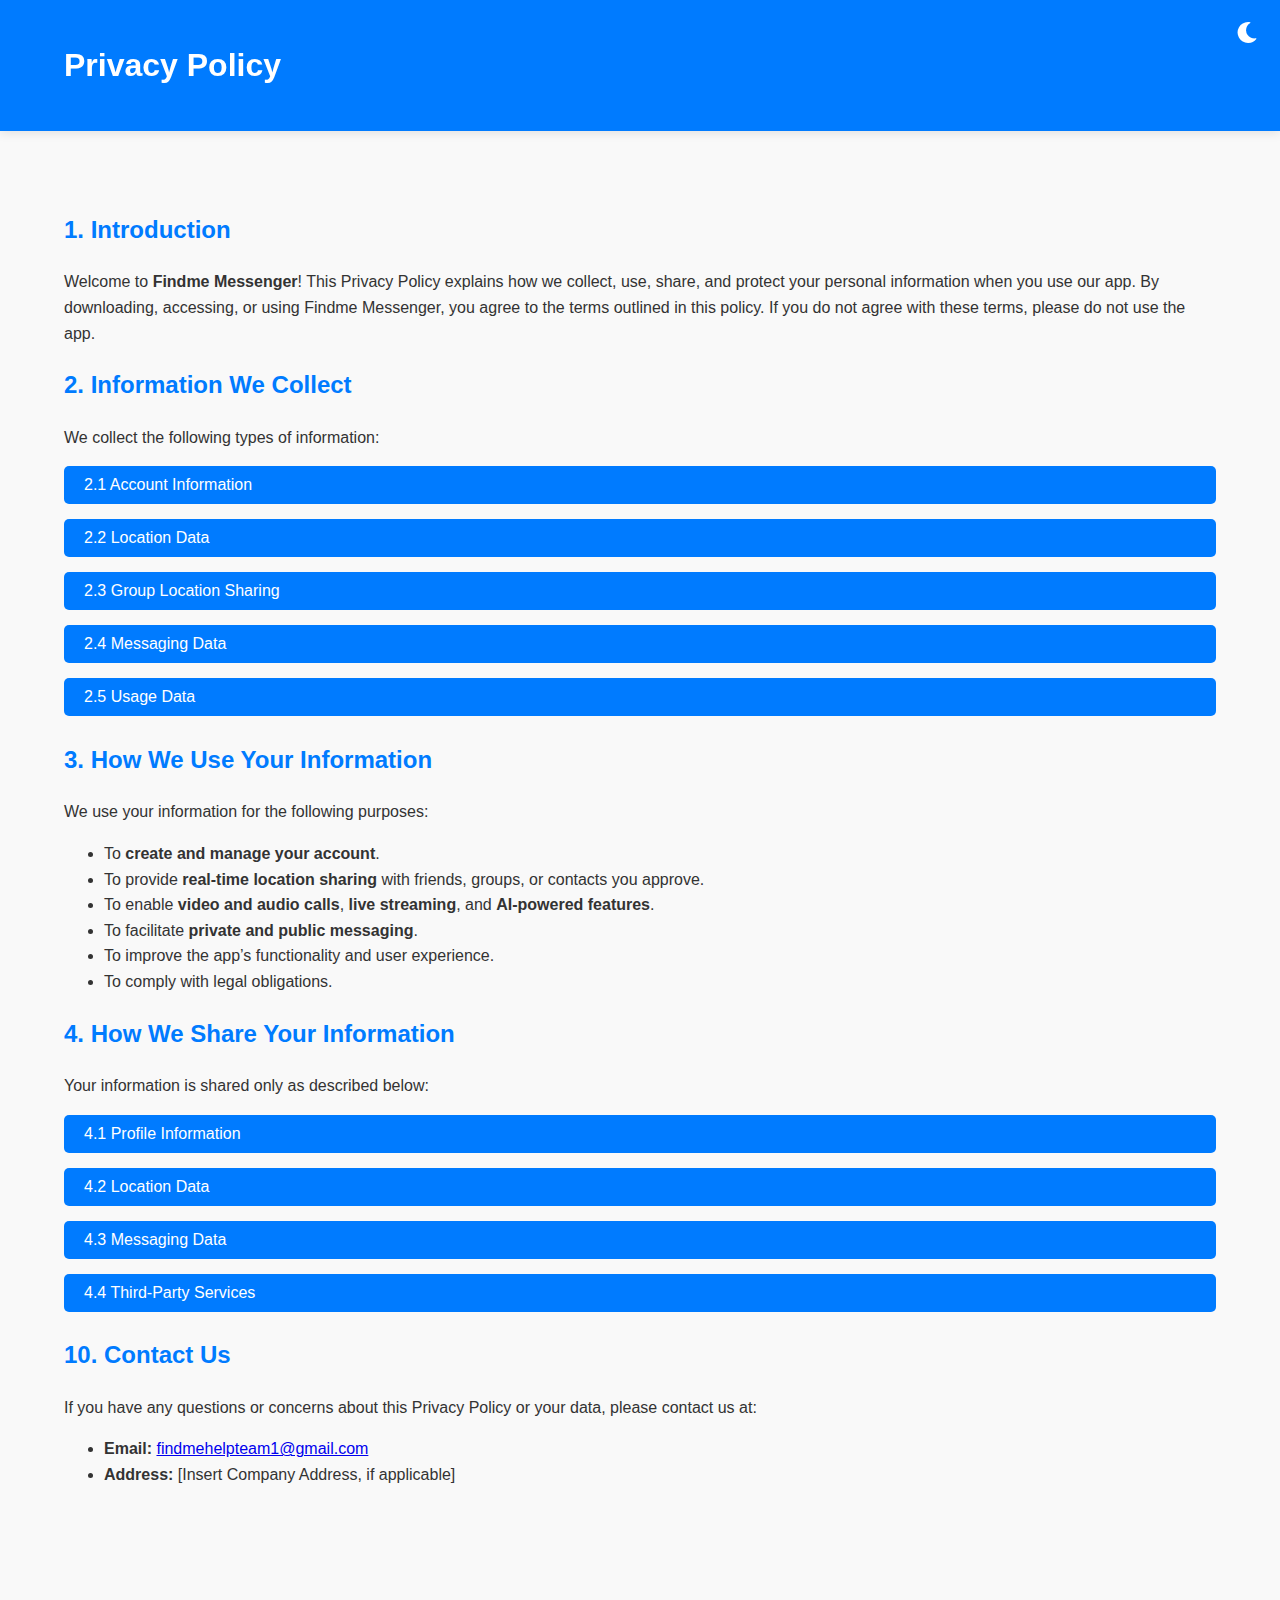
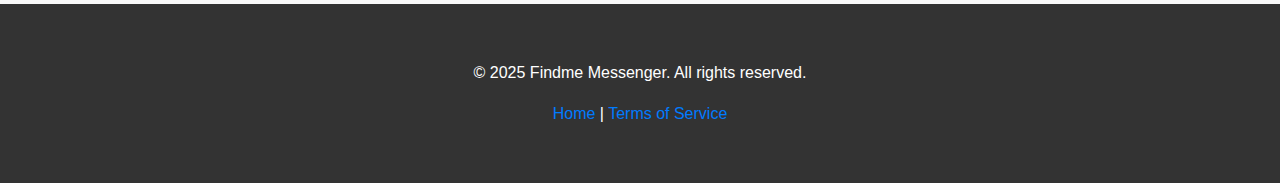
==== commit f4d9735d: "Update index.html" ====
--- a/index.html
+++ b/index.html
@@ -140,7 +140,7 @@
   <!-- Footer -->
   <footer>
     <div class="container">
-      <p>© 2023 Findme Messenger. All rights reserved.</p>
+      <p>© 2025 Findme Messenger. All rights reserved.</p>
       <p><a href="index.html">Home</a> | <a href="terms-of-service.html">Terms of Service</a></p>
     </div>
   </footer>
--- a/styles.css
+++ b/styles.css
@@ -0,0 +1,116 @@
+/* General Styles */
+body {
+  font-family: Arial, sans-serif;
+  margin: 0;
+  padding: 0;
+  line-height: 1.6;
+  color: #333;
+  background: #f9f9f9;
+  transition: background 0.3s, color 0.3s;
+}
+
+body.dark-mode {
+  background: #1e1e1e;
+  color: #f9f9f9;
+}
+
+.container {
+  width: 90%;
+  max-width: 1200px;
+  margin: 0 auto;
+  padding: 20px 0;
+}
+
+/* Header */
+header {
+  background: #007BFF;
+  color: #fff;
+  padding: 20px 0;
+  position: sticky;
+  top: 0;
+  z-index: 1000;
+  box-shadow: 0 2px 10px rgba(0, 0, 0, 0.1);
+}
+
+header h1 {
+  margin: 0;
+  font-size: 2rem;
+}
+
+.theme-toggle {
+  position: absolute;
+  top: 20px;
+  right: 20px;
+  cursor: pointer;
+}
+
+.theme-toggle i {
+  font-size: 1.5rem;
+}
+
+/* Main Content */
+main {
+  padding: 40px 0;
+}
+
+h2 {
+  color: #007BFF;
+  margin-bottom: 20px;
+}
+
+.collapsible {
+  margin-bottom: 10px;
+}
+
+.collapsible-btn {
+  background: #007BFF;
+  color: #fff;
+  padding: 10px 20px;
+  width: 100%;
+  text-align: left;
+  border: none;
+  border-radius: 5px;
+  cursor: pointer;
+  font-size: 1rem;
+  transition: background 0.3s;
+}
+
+.collapsible-btn:hover {
+  background: #005bb5;
+}
+
+.collapsible-btn.active {
+  background: #005bb5;
+}
+
+.collapsible-content {
+  max-height: 0;
+  overflow: hidden;
+  transition: max-height 0.3s ease-out;
+  background: #fff;
+  border-radius: 5px;
+  margin-top: 5px;
+  padding: 0 20px;
+}
+
+body.dark-mode .collapsible-content {
+  background: #2c2c2c;
+}
+
+/* Footer */
+footer {
+  background: #333;
+  color: #fff;
+  text-align: center;
+  padding: 20px 0;
+  margin-top: 40px;
+}
+
+footer a {
+  color: #007BFF;
+  text-decoration: none;
+}
+
+footer a:hover {
+  text-decoration: underline;
+}
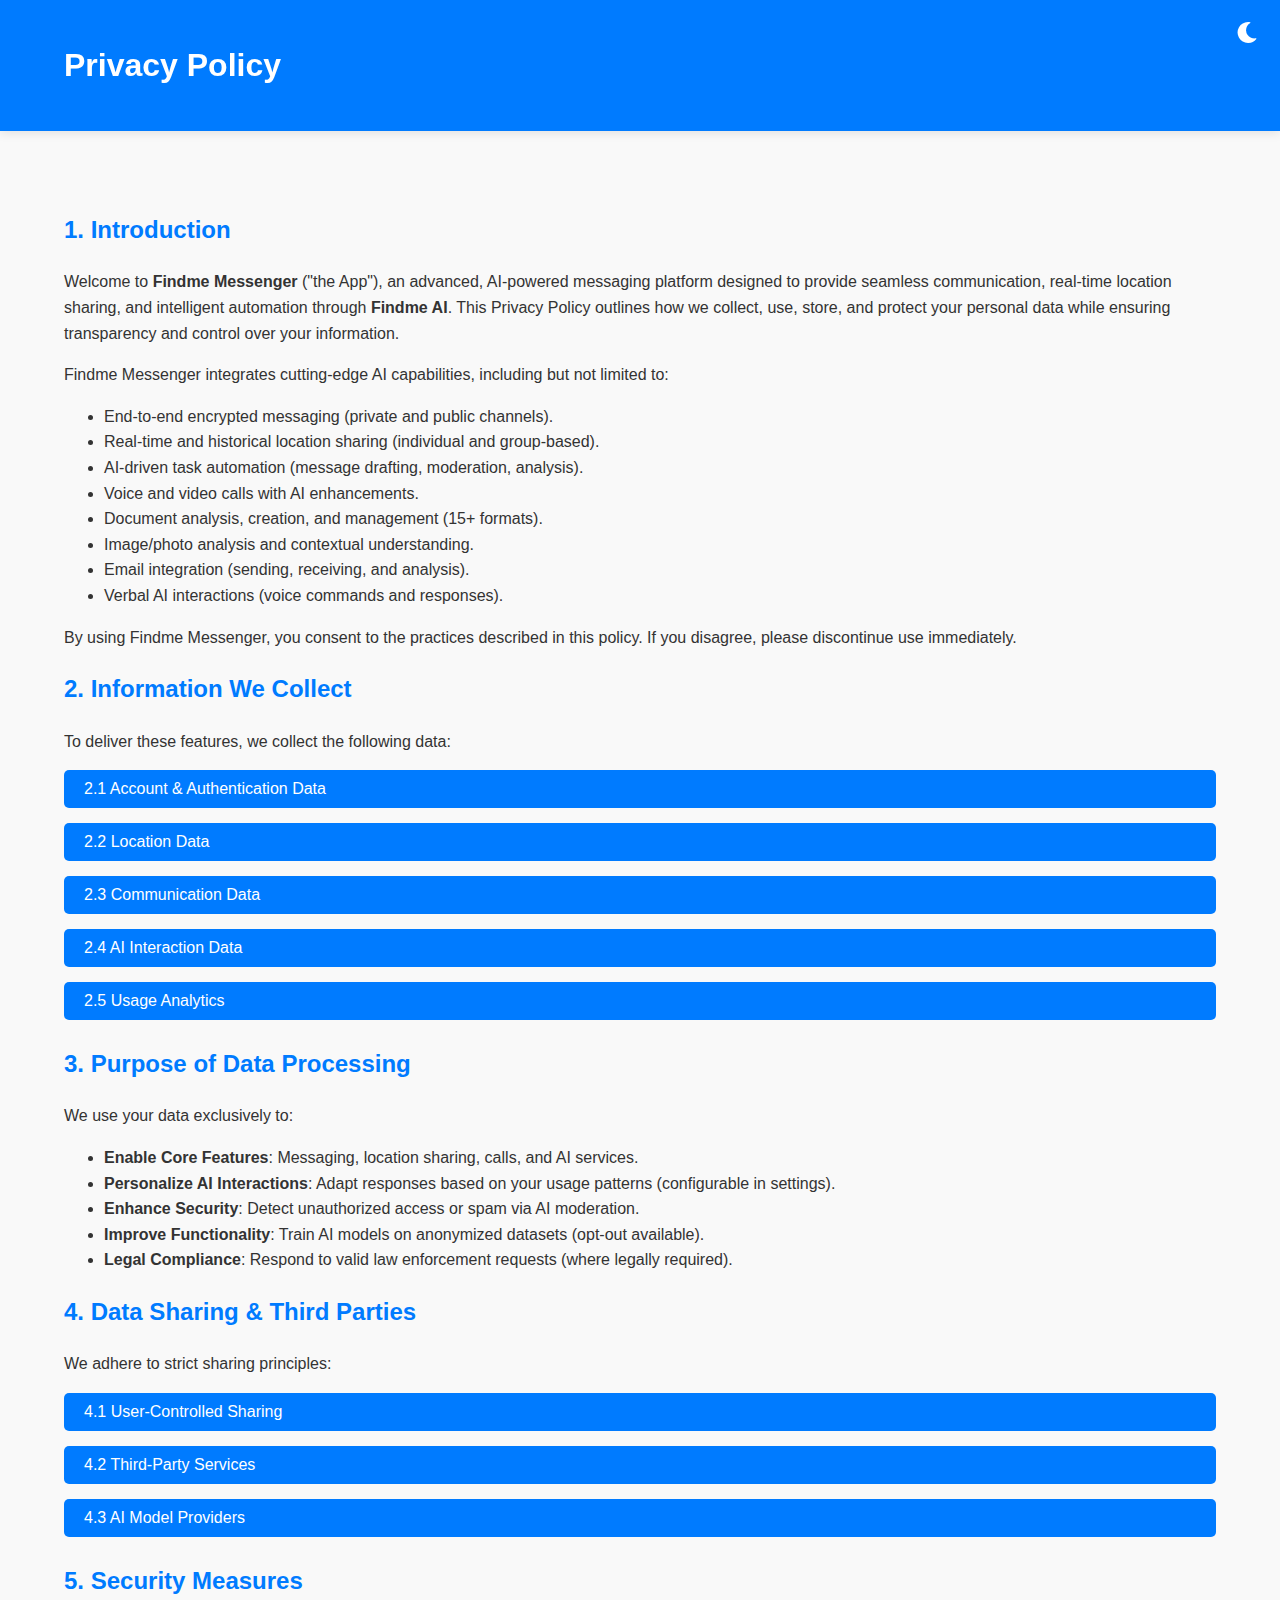
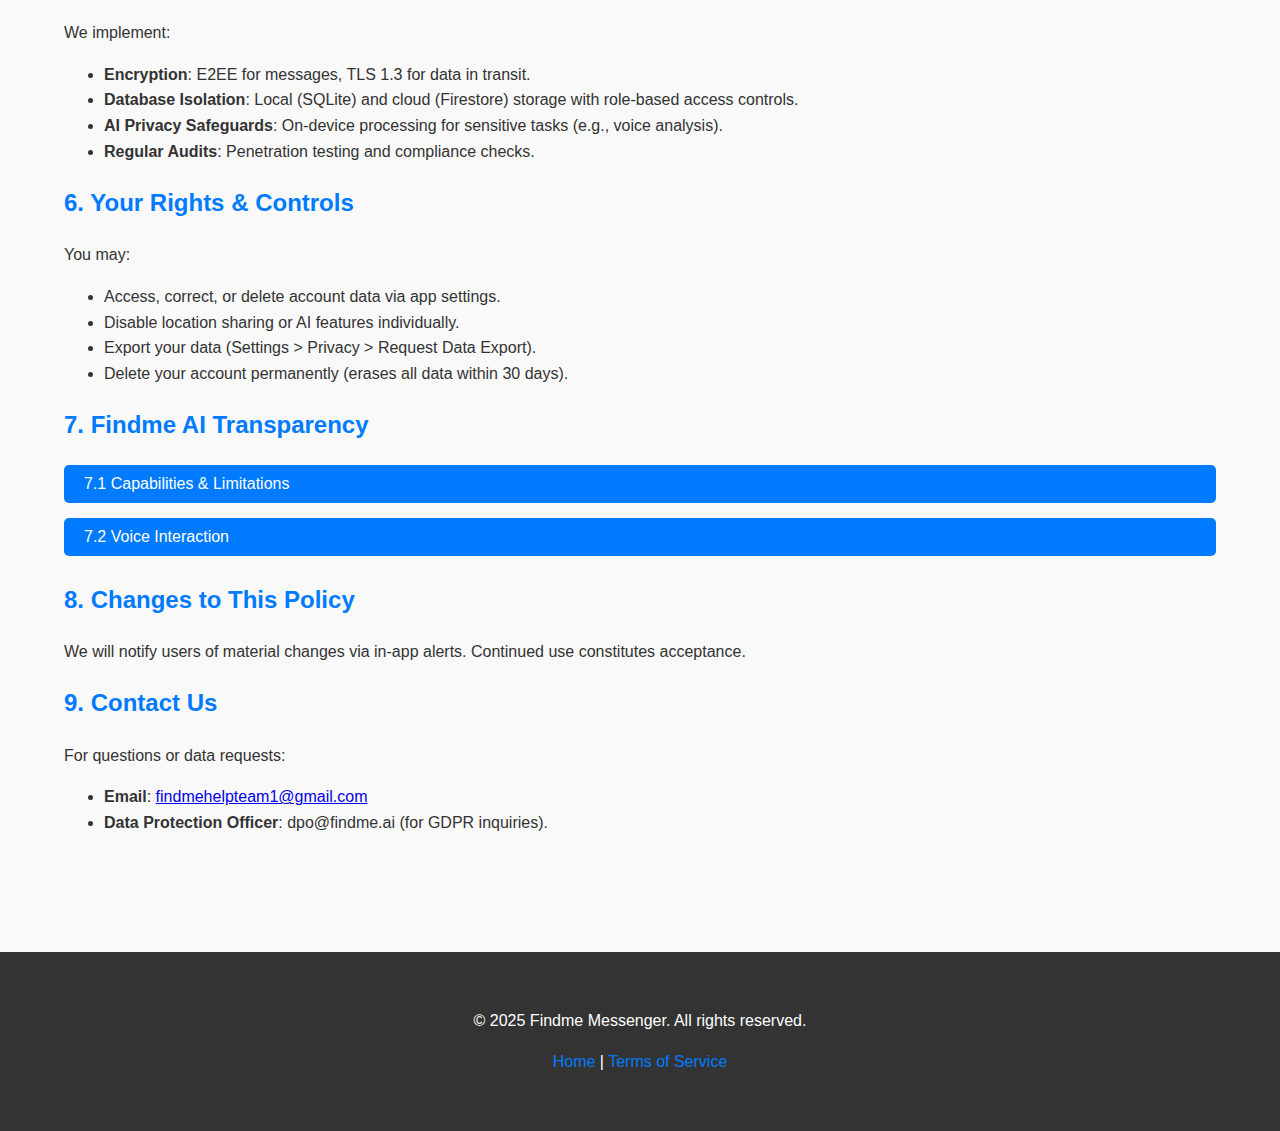
==== commit 257c3f27: "Update index.html" ====
--- a/index.html
+++ b/index.html
@@ -24,22 +24,34 @@
       <!-- Introduction -->
       <section>
         <h2>1. Introduction</h2>
-        <p>Welcome to <strong>Findme Messenger</strong>! This Privacy Policy explains how we collect, use, share, and protect your personal information when you use our app. By downloading, accessing, or using Findme Messenger, you agree to the terms outlined in this policy. If you do not agree with these terms, please do not use the app.</p>
+        <p>Welcome to <strong>Findme Messenger</strong> ("the App"), an advanced, AI-powered messaging platform designed to provide seamless communication, real-time location sharing, and intelligent automation through <strong>Findme AI</strong>. This Privacy Policy outlines how we collect, use, store, and protect your personal data while ensuring transparency and control over your information.</p>
+        <p>Findme Messenger integrates cutting-edge AI capabilities, including but not limited to:</p>
+        <ul>
+          <li>End-to-end encrypted messaging (private and public channels).</li>
+          <li>Real-time and historical location sharing (individual and group-based).</li>
+          <li>AI-driven task automation (message drafting, moderation, analysis).</li>
+          <li>Voice and video calls with AI enhancements.</li>
+          <li>Document analysis, creation, and management (15+ formats).</li>
+          <li>Image/photo analysis and contextual understanding.</li>
+          <li>Email integration (sending, receiving, and analysis).</li>
+          <li>Verbal AI interactions (voice commands and responses).</li>
+        </ul>
+        <p>By using Findme Messenger, you consent to the practices described in this policy. If you disagree, please discontinue use immediately.</p>
       </section>
 
       <!-- Information We Collect -->
       <section>
         <h2>2. Information We Collect</h2>
-        <p>We collect the following types of information:</p>
-
-        <div class="collapsible">
-          <button class="collapsible-btn">2.1 Account Information</button>
-          <div class="collapsible-content">
-            <p>When you create an account, we collect:</p>
-            <ul>
-              <li>Your <strong>name</strong>.</li>
-              <li>Your <strong>profile picture</strong>.</li>
-              <li>Authentication details (via Google, Facebook, X Platform, GitHub, or email).</li>
+        <p>To deliver these features, we collect the following data:</p>
+
+        <div class="collapsible">
+          <button class="collapsible-btn">2.1 Account & Authentication Data</button>
+          <div class="collapsible-content">
+            <p>When you register, we collect:</p>
+            <ul>
+              <li><strong>Name</strong> and <strong>profile picture</strong>.</li>
+              <li>Authentication tokens (via Google, Facebook, X Platform, GitHub, or email/password).</li>
+              <li>Device information (OS version, unique identifiers for secure login).</li>
             </ul>
           </div>
         </div>
@@ -47,91 +59,167 @@
         <div class="collapsible">
           <button class="collapsible-btn">2.2 Location Data</button>
           <div class="collapsible-content">
-            <p>If you grant <strong>location permission</strong>, we collect your real-time and past location data. Location data is stored in our database and, if the device is offline, locally on your device until it comes back online. You can <strong>disable location sharing</strong> at any time in the app settings.</p>
-          </div>
-        </div>
-
-        <div class="collapsible">
-          <button class="collapsible-btn">2.3 Group Location Sharing</button>
-          <div class="collapsible-content">
-            <p>If you join a <strong>group</strong>, your real-time location data will be accessible to all members of the group, regardless of whether they are your friends or have individual access to your location. Group location sharing does not include past location events. We recommend leaving a group once it is no longer relevant to you to prevent continuous sharing of your location data.</p>
-          </div>
-        </div>
-
-        <div class="collapsible">
-          <button class="collapsible-btn">2.4 Messaging Data</button>
-          <div class="collapsible-content">
-            <p><strong>Private Messaging</strong>: All private messages are <strong>end-to-end encrypted</strong> and can only be accessed by the sender and receiver.</p>
-            <p><strong>Public Channels</strong>: Messages sent in public channels are visible to all members of the channel and are not shared outside the channel.</p>
-          </div>
-        </div>
-
-        <div class="collapsible">
-          <button class="collapsible-btn">2.5 Usage Data</button>
-          <div class="collapsible-content">
-            <p>We collect information about how you use the app, such as the features you interact with and the time spent on the app.</p>
-          </div>
-        </div>
-      </section>
-
-      <!-- How We Use Your Information -->
-      <section>
-        <h2>3. How We Use Your Information</h2>
-        <p>We use your information for the following purposes:</p>
-        <ul>
-          <li>To <strong>create and manage your account</strong>.</li>
-          <li>To provide <strong>real-time location sharing</strong> with friends, groups, or contacts you approve.</li>
-          <li>To enable <strong>video and audio calls</strong>, <strong>live streaming</strong>, and <strong>AI-powered features</strong>.</li>
-          <li>To facilitate <strong>private and public messaging</strong>.</li>
-          <li>To improve the app’s functionality and user experience.</li>
-          <li>To comply with legal obligations.</li>
-        </ul>
-      </section>
-
-      <!-- How We Share Your Information -->
-      <section>
-        <h2>4. How We Share Your Information</h2>
-        <p>Your information is shared only as described below:</p>
-
-        <div class="collapsible">
-          <button class="collapsible-btn">4.1 Profile Information</button>
-          <div class="collapsible-content">
-            <p>Your <strong>name</strong>, <strong>profile picture</strong>, and <strong>account creation date</strong> are shared only with users you approve as friends.</p>
-          </div>
-        </div>
-
-        <div class="collapsible">
-          <button class="collapsible-btn">4.2 Location Data</button>
-          <div class="collapsible-content">
-            <p>Your <strong>real-time and past location data</strong> (within the last 48 hours) is shared only with friends who have been granted access through the app’s settings. In <strong>group location sharing</strong>, your real-time location is shared with all group members, regardless of individual access settings.</p>
-          </div>
-        </div>
-
-        <div class="collapsible">
-          <button class="collapsible-btn">4.3 Messaging Data</button>
-          <div class="collapsible-content">
-            <p><strong>Private Messaging</strong>: Messages are <strong>end-to-end encrypted</strong> and accessible only to the sender and receiver.</p>
-            <p><strong>Public Channels</strong>: Messages are visible to all members of the channel and are not shared outside the channel.</p>
-          </div>
-        </div>
-
-        <div class="collapsible">
-          <button class="collapsible-btn">4.4 Third-Party Services</button>
-          <div class="collapsible-content">
-            <p>We use third-party authentication providers (Google, Facebook, X Platform, GitHub) to verify your identity. These providers may collect information as outlined in their respective privacy policies.</p>
-          </div>
-        </div>
-      </section>
-
-      <!-- Add more sections as needed -->
-
-      <!-- Contact Us -->
-      <section>
-        <h2>10. Contact Us</h2>
-        <p>If you have any questions or concerns about this Privacy Policy or your data, please contact us at:</p>
-        <ul>
-          <li><strong>Email:</strong> <a href="mailto:findmehelpteam1@gmail.com">findmehelpteam1@gmail.com</a></li>
-          <li><strong>Address:</strong> [Insert Company Address, if applicable]</li>
+            <p><strong>Real-time GPS coordinates</strong> (if enabled) and <strong>historical location trails</strong> (up to 48 hours) are stored securely. Data is:</p>
+            <ul>
+              <li>Shared only with explicitly approved contacts or group members.</li>
+              <li>Stored locally when offline and synced to cloud databases when connectivity resumes.</li>
+              <li>Automatically deleted after 48 hours unless retained for user-configured purposes (e.g., frequent locations).</li>
+            </ul>
+            <p><em>Groups Note</em>: Joining a group shares your real-time location with <strong>all members</strong>, irrespective of individual friend permissions. Past locations are never shared in groups.</p>
+          </div>
+        </div>
+
+        <div class="collapsible">
+          <button class="collapsible-btn">2.3 Communication Data</button>
+          <div class="collapsible-content">
+            <p><strong>Private Messages</strong>: End-to-end encrypted (E2EE) with zero-access storage. Only the sender and recipient can decrypt content.</p>
+            <p><strong>Public Channels</strong>: Messages are unencrypted and visible to all channel members. Moderated by <strong>Findme AI</strong> for compliance.</p>
+            <p><strong>Calls & Live Streams</strong>: Metadata (call duration, participant count) is logged; content is encrypted in transit.</p>
+          </div>
+        </div>
+
+        <div class="collapsible">
+          <button class="collapsible-btn">2.4 AI Interaction Data</button>
+          <div class="collapsible-content">
+            <p>Findme AI processes the following to perform tasks:</p>
+            <ul>
+              <li><strong>Chat Content</strong>: Analyzes messages (only in non-E2EE channels) to automate replies, moderate content, or generate insights.</li>
+              <li><strong>Voice Commands</strong>: Converts speech to text locally before processing; audio recordings are never stored.</li>
+              <li><strong>Documents & Media</strong>: Temporarily accesses files (PDFs, images, etc.) to analyze or create derivatives. Originals remain on your device unless shared.</li>
+              <li><strong>Email Integration</strong>: Headers and content are parsed for AI-driven sorting/actions but are not stored on our servers.</li>
+            </ul>
+            <p><em>Local Processing</em>: 80% of AI tasks use your device’s local database to minimize external data exposure.</p>
+          </div>
+        </div>
+
+        <div class="collapsible">
+          <button class="collapsible-btn">2.5 Usage Analytics</button>
+          <div class="collapsible-content">
+            <p>Aggregated, non-identifiable data includes:</p>
+            <ul>
+              <li>Feature engagement (e.g., frequency of AI use).</li>
+              <li>Crash reports and performance metrics.</li>
+            </ul>
+          </div>
+        </div>
+      </section>
+
+      <!-- How We Use Data -->
+      <section>
+        <h2>3. Purpose of Data Processing</h2>
+        <p>We use your data exclusively to:</p>
+        <ul>
+          <li><strong>Enable Core Features</strong>: Messaging, location sharing, calls, and AI services.</li>
+          <li><strong>Personalize AI Interactions</strong>: Adapt responses based on your usage patterns (configurable in settings).</li>
+          <li><strong>Enhance Security</strong>: Detect unauthorized access or spam via AI moderation.</li>
+          <li><strong>Improve Functionality</strong>: Train AI models on anonymized datasets (opt-out available).</li>
+          <li><strong>Legal Compliance</strong>: Respond to valid law enforcement requests (where legally required).</li>
+        </ul>
+      </section>
+
+      <!-- Data Sharing -->
+      <section>
+        <h2>4. Data Sharing & Third Parties</h2>
+        <p>We adhere to strict sharing principles:</p>
+
+        <div class="collapsible">
+          <button class="collapsible-btn">4.1 User-Controlled Sharing</button>
+          <div class="collapsible-content">
+            <ul>
+              <li><strong>Contacts</strong>: Profile details and location are shared only with approved friends.</li>
+              <li><strong>Groups</strong>: Real-time location is visible to all members; leave groups to revoke access.</li>
+              <li><strong>Public Channels</strong>: Messages and files are accessible to channel participants.</li>
+            </ul>
+          </div>
+        </div>
+
+        <div class="collapsible">
+          <button class="collapsible-btn">4.2 Third-Party Services</button>
+          <div class="collapsible-content">
+            <ul>
+              <li><strong>Authentication Providers</strong> (Google, etc.): Receive only login verification tokens.</li>
+              <li><strong>Cloud Storage</strong>: Encrypted backups (AES-256) for sync across devices.</li>
+              <li><strong>Analytics Tools</strong>: Aggregate usage data (no personal identifiers).</li>
+            </ul>
+          </div>
+        </div>
+
+        <div class="collapsible">
+          <button class="collapsible-btn">4.3 AI Model Providers</button>
+          <div class="collapsible-content">
+            <p>Findme AI leverages on-device models and select cloud APIs. Data sent to external AI services is:</p>
+            <ul>
+              <li>Anonymized where possible.</li>
+              <li>Governed by strict contractual data protection clauses.</li>
+            </ul>
+          </div>
+        </div>
+      </section>
+
+      <!-- Data Security -->
+      <section>
+        <h2>5. Security Measures</h2>
+        <p>We implement:</p>
+        <ul>
+          <li><strong>Encryption</strong>: E2EE for messages, TLS 1.3 for data in transit.</li>
+          <li><strong>Database Isolation</strong>: Local (SQLite) and cloud (Firestore) storage with role-based access controls.</li>
+          <li><strong>AI Privacy Safeguards</strong>: On-device processing for sensitive tasks (e.g., voice analysis).</li>
+          <li><strong>Regular Audits</strong>: Penetration testing and compliance checks.</li>
+        </ul>
+      </section>
+
+      <!-- User Rights -->
+      <section>
+        <h2>6. Your Rights & Controls</h2>
+        <p>You may:</p>
+        <ul>
+          <li>Access, correct, or delete account data via app settings.</li>
+          <li>Disable location sharing or AI features individually.</li>
+          <li>Export your data (Settings > Privacy > Request Data Export).</li>
+          <li>Delete your account permanently (erases all data within 30 days).</li>
+        </ul>
+      </section>
+
+      <!-- AI-Specific Disclosures -->
+      <section>
+        <h2>7. Findme AI Transparency</h2>
+        <div class="collapsible">
+          <button class="collapsible-btn">7.1 Capabilities & Limitations</button>
+          <div class="collapsible-content">
+            <p>The AI can:</p>
+            <ul>
+              <li>Generate text, analyze data, and automate tasks based on your instructions.</li>
+              <li>Make errors—verify critical outputs independently.</li>
+              <li>Never share your data externally unless explicitly commanded by you (e.g., sending an email).</li>
+            </ul>
+          </div>
+        </div>
+
+        <div class="collapsible">
+          <button class="collapsible-btn">7.2 Voice Interaction</button>
+          <div class="collapsible-content">
+            <p>Voice processing occurs locally unless:</p>
+            <ul>
+              <li>You enable cloud-based voice recognition for advanced queries.</li>
+              <li>No voice recordings are retained after processing.</li>
+            </ul>
+          </div>
+        </div>
+      </section>
+
+      <!-- Policy Updates -->
+      <section>
+        <h2>8. Changes to This Policy</h2>
+        <p>We will notify users of material changes via in-app alerts. Continued use constitutes acceptance.</p>
+      </section>
+
+      <!-- Contact -->
+      <section>
+        <h2>9. Contact Us</h2>
+        <p>For questions or data requests:</p>
+        <ul>
+          <li><strong>Email</strong>: <a href="mailto:findmehelpteam1@gmail.com">findmehelpteam1@gmail.com</a></li>
+          <li><strong>Data Protection Officer</strong>: dpo@findme.ai (for GDPR inquiries).</li>
         </ul>
       </section>
     </div>
@@ -145,29 +233,8 @@
     </div>
   </footer>
 
-  <!-- JavaScript for Interactive Features -->
   <script>
-    // Collapsible Sections
-    const collapsibleButtons = document.querySelectorAll('.collapsible-btn');
-    collapsibleButtons.forEach(button => {
-      button.addEventListener('click', () => {
-        button.classList.toggle('active');
-        const content = button.nextElementSibling;
-        if (content.style.maxHeight) {
-          content.style.maxHeight = null;
-        } else {
-          content.style.maxHeight = content.scrollHeight + 'px';
-        }
-      });
-    });
-
-    // Dark Mode Toggle
-    const themeIcon = document.getElementById('theme-icon');
-    themeIcon.addEventListener('click', () => {
-      document.body.classList.toggle('dark-mode');
-      themeIcon.classList.toggle('fa-moon');
-      themeIcon.classList.toggle('fa-sun');
-    });
+    // Collapsible Sections & Dark Mode (same as original)
   </script>
 </body>
 </html>
